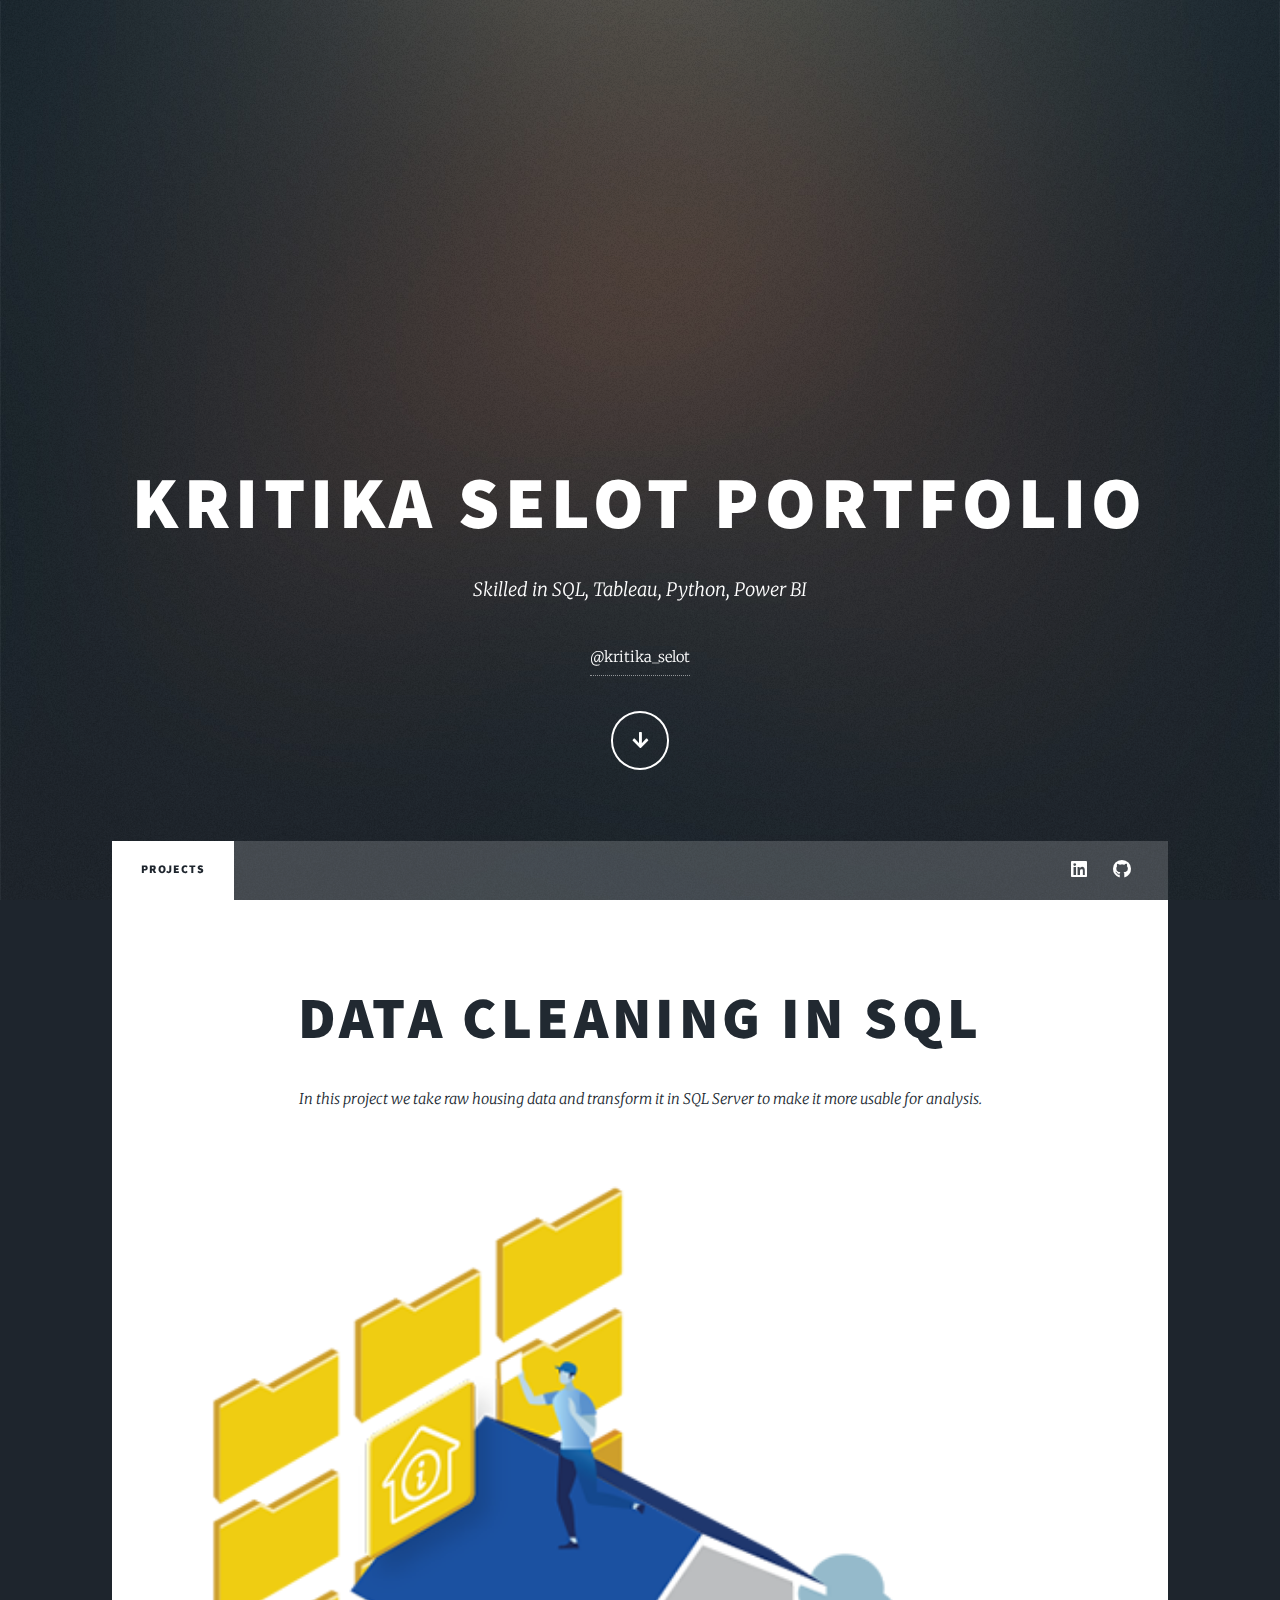
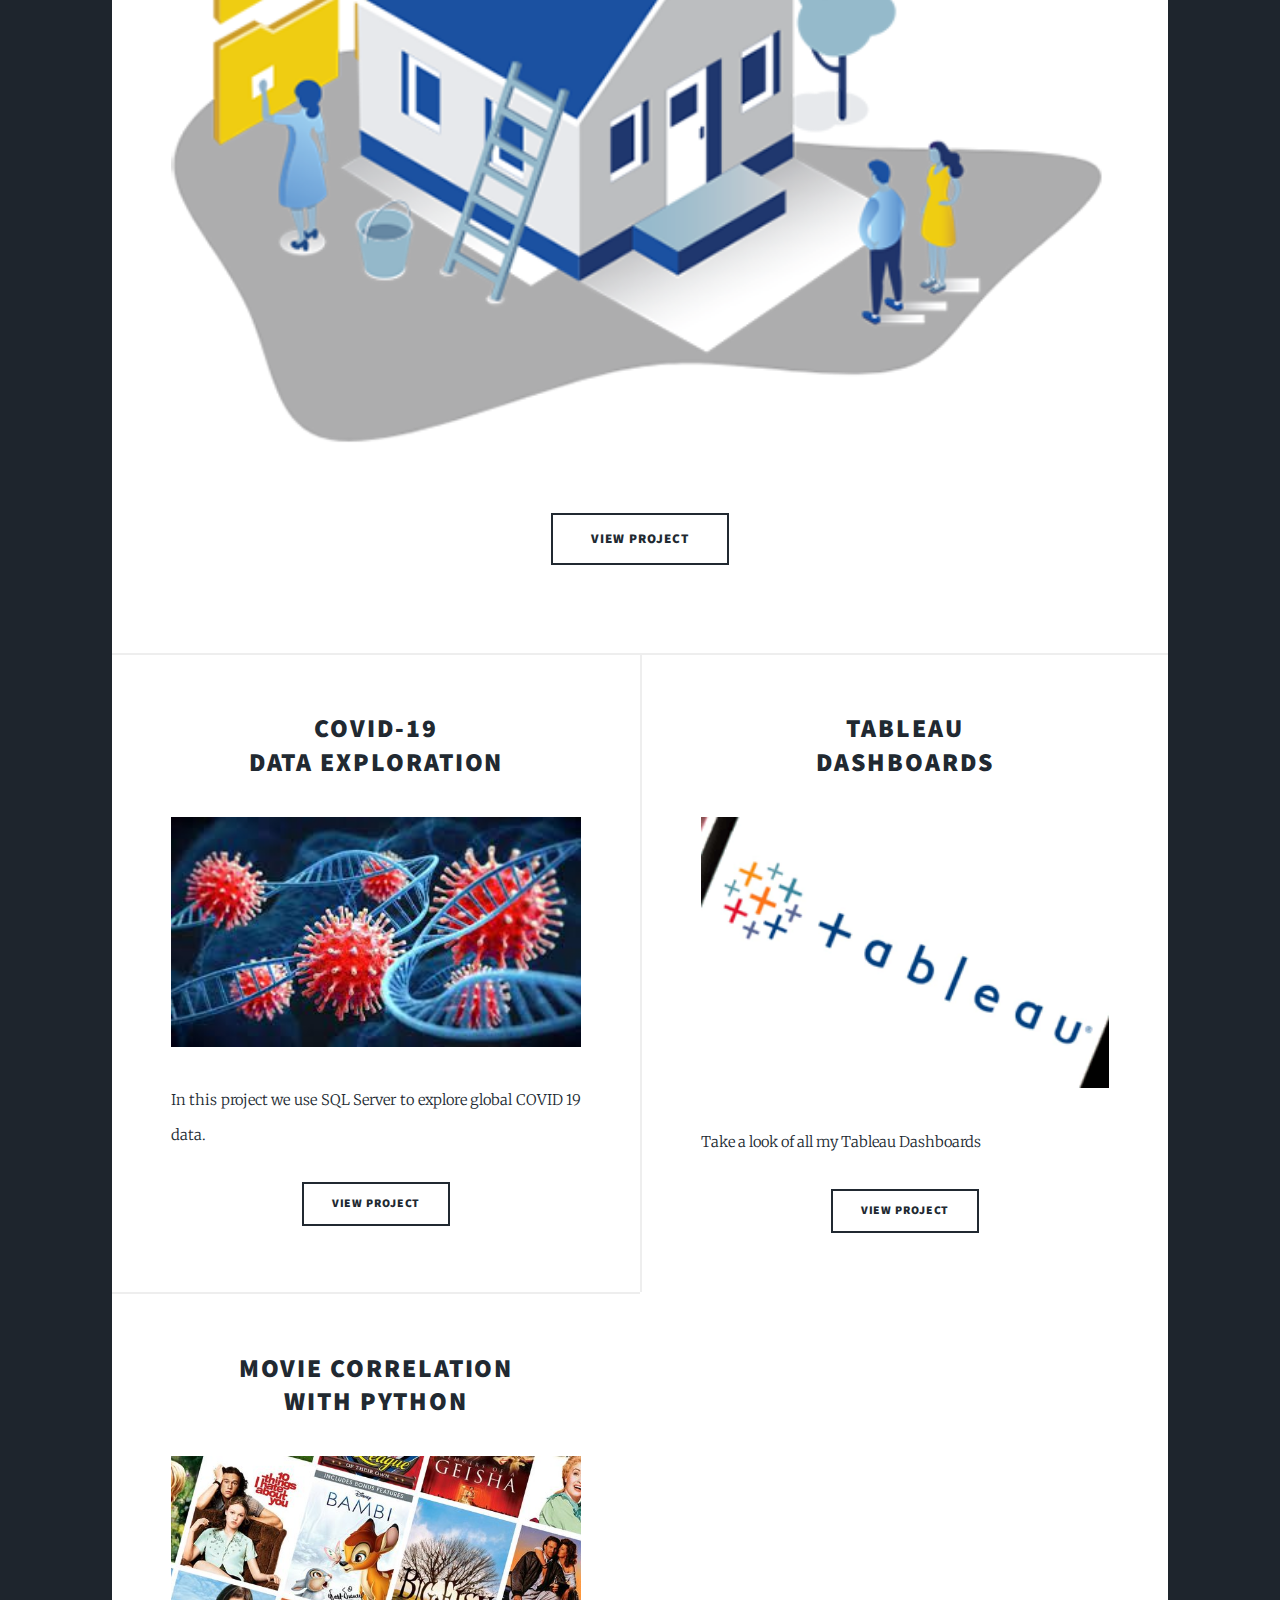
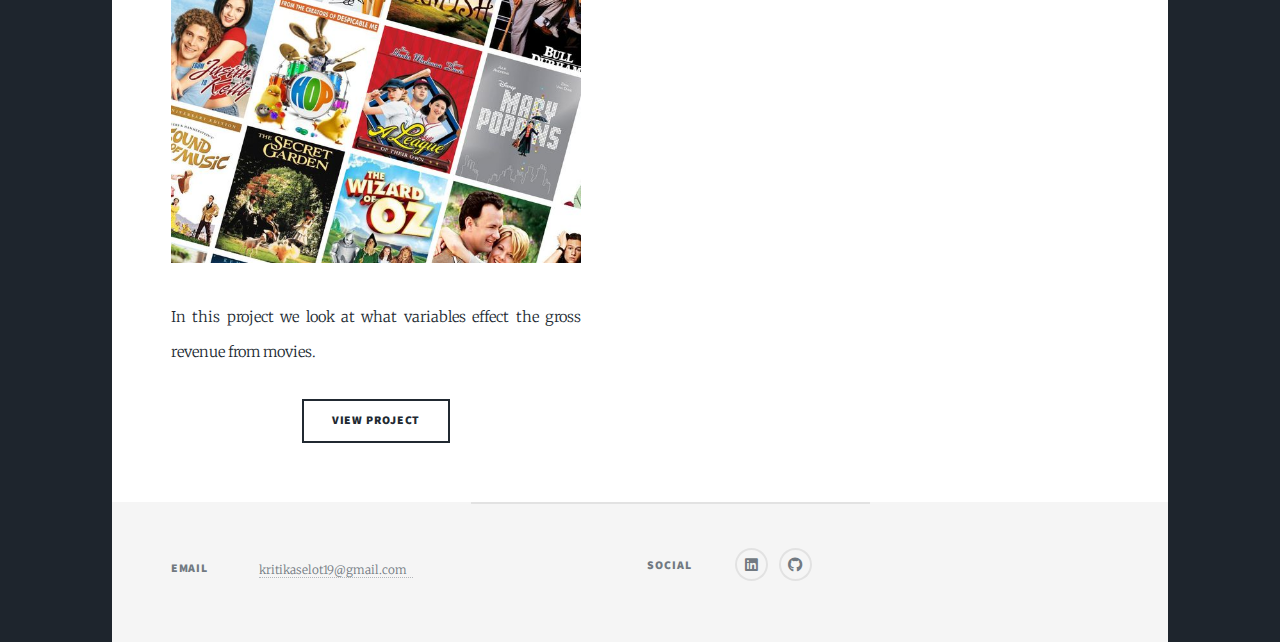
==== index.html @ 0a311130 "Add files via upload" ====
<!DOCTYPE HTML>
<!--
	Massively by HTML5 UP
	html5up.net | @ajlkn
	Free for personal and commercial use under the CCA 3.0 license (html5up.net/license)
-->
<html>
	<head>
		<title>Kritika Selot Portfolio</title>
		<meta charset="utf-8" />
		<meta name="viewport" content="width=device-width, initial-scale=1, user-scalable=no" />
		<link rel="stylesheet" href="assets/css/main.css" />
		<noscript><link rel="stylesheet" href="assets/css/noscript.css" /></noscript>
	</head>
	<body class="is-preload">

		<!-- Wrapper -->
			<div id="wrapper" class="fade-in">

				<!-- Intro -->
					<div id="intro">
						<h1>Kritika Selot Portfolio<br />
						</h1>
						<p>Skilled in SQL, Tableau, Python, Power BI </p>
						<a href="https://www.linkedin.com/in/kritika-selot-642937121/">@kritika_selot</a><br />
						
						<ul class="actions">
							<li><a href="#header" class="button icon solid solo fa-arrow-down scrolly">Continue</a></li>
						</ul>
					</div>

				<!-- Header -->
					<header id="header">
						<a href="index.html" class="logo">Kritika's Portfolio</a>
					</header>

				<!-- Nav -->
					<nav id="nav">
						<ul class="links">
							<li class="active"><a href="index.html">PROJECTS</a></li>
							<!-- <li><a href="generic.html">Generic Page</a></li>
							<li><a href="elements.html">Elements Reference</a></li> -->
						</ul>
						<ul class="icons">
							<li><a href="https://www.linkedin.com/in/kritika-selot-642937121/" class="icon brands fa-linkedin"><span class="label">linkedin</span></a></li>
							<li><a href="https://github.com/Kritika-19" class="icon brands fa-github"><span class="label">GitHub</span></a></li>
						</ul>
					</nav>

				<!-- Main -->
					<div id="main">

						<!-- Featured Post -->
							<article class="post featured">
								<header class="major">
						
									<h2><a href="https://github.com/Kritika-19/PortfolioProjects/blob/main/DataCleaningInSQL.sql">DATA CLEANING IN SQL<br /></a></h2>
									<p>In this project we take raw housing data and transform
										it in SQL Server to make it more usable for analysis.</p>
								</header>
								<a href="https://github.com/Kritika-19/PortfolioProjects/blob/main/DataCleaningInSQL.sql" class="image main"><img src="images/img1.png" alt="" /></a>
								<ul class="actions special">
									<li><a href="https://github.com/Kritika-19/PortfolioProjects/blob/main/DataCleaningInSQL.sql" class="button large">VIEW PROJECT</a></li>
								</ul>
							</article>

						<!-- Posts -->
							<section class="posts">
								<article>
									<header>
										<h2><a href="https://github.com/Kritika-19/PortfolioProjects/blob/main/CovidAnalysisPortfolioProject.sql">COVID-19<br />
										DATA EXPLORATION</a></h2>
									</header>
									<a href="https://github.com/Kritika-19/PortfolioProjects/blob/main/CovidAnalysisPortfolioProject.sql" class="image fit"><img src="images/img2.jpeg" alt="" /></a>
									<p>In this project we use SQL Server to explore global COVID 19 data.</p>
									<ul class="actions special">
										<li><a href="https://github.com/Kritika-19/PortfolioProjects/blob/main/CovidAnalysisPortfolioProject.sql" class="button">VIEW PROJECT</a></li>
									</ul>
								</article>
								<article>
									<header>
										<h2><a href="https://public.tableau.com/app/profile/k.s2197/vizzes">TABLEAU<br />
										DASHBOARDS</a></h2>
									</header>
									<a href="https://public.tableau.com/app/profile/k.s2197/vizzes" class="image fit"><img src="images/img4.png" alt="" /></a>
									<p>Take a look of all my Tableau Dashboards</p>
									<ul class="actions special">
										<li><a href="https://public.tableau.com/app/profile/k.s2197/vizzes" class="button">VIEW PROJECT</a></li>
									</ul>
								</article>
								<article>
									<header>
										
										<h2><a href="https://github.com/Kritika-19/PortfolioProjects/blob/main/Movie%20Correlation%20Project.ipynb">MOVIE CORRELATION<br />
										WITH PYTHON</a></h2>
									</header>
									<a href="https://github.com/Kritika-19/PortfolioProjects/blob/main/Movie%20Correlation%20Project.ipynb" class="image fit"><img src="images/img3.jpg" alt="" /></a>
									<p>In this project we look at what variables effect the gross revenue from movies.</p>
									<ul class="actions special">
										<li><a href="https://github.com/Kritika-19/PortfolioProjects/blob/main/Movie%20Correlation%20Project.ipynb" class="button">VIEW PROJECT</a></li>
									</ul>
								</article>
								<!-- <article>
									<header>
										<span class="date">April 14, 2017</span>
										<h2><a href="#">Tempus sed<br />
										nulla imperdiet</a></h2>
									</header>
									<a href="#" class="image fit"><img src="images/pic05.jpg" alt="" /></a>
									<p>Donec eget ex magna. Interdum et malesuada fames ac ante ipsum primis in faucibus. Pellentesque venenatis dolor imperdiet dolor mattis sagittis magna etiam.</p>
									<ul class="actions special">
										<li><a href="#" class="button">Full Story</a></li>
									</ul>
								</article>
								<article>
									<header>
										<span class="date">April 11, 2017</span>
										<h2><a href="#">Odio magna<br />
										sed consectetur</a></h2>
									</header>
									<a href="#" class="image fit"><img src="images/pic06.jpg" alt="" /></a>
									<p>Donec eget ex magna. Interdum et malesuada fames ac ante ipsum primis in faucibus. Pellentesque venenatis dolor imperdiet dolor mattis sagittis magna etiam.</p>
									<ul class="actions special">
										<li><a href="#" class="button">Full Story</a></li>
									</ul>
								</article>
								<article>
									<header>
										<span class="date">April 7, 2017</span>
										<h2><a href="#">Augue lorem<br />
										primis vestibulum</a></h2>
									</header>
									<a href="#" class="image fit"><img src="images/pic07.jpg" alt="" /></a>
									<p>Donec eget ex magna. Interdum et malesuada fames ac ante ipsum primis in faucibus. Pellentesque venenatis dolor imperdiet dolor mattis sagittis magna etiam.</p>
									<ul class="actions special">
										<li><a href="#" class="button">Full Story</a></li>
									</ul>
								</article>
							</section> -->

						<!-- Footer -->
							<!-- <footer>
								<div class="pagination">
									<a href="#" class="previous">Prev</a>-->
									<!-- <a href="#" class="page active">1</a>
									<a href="#" class="page">2</a>
									<a href="#" class="page">3</a>
									<span class="extra">&hellip;</span>
									<a href="#" class="page">8</a>
									<a href="#" class="page">9</a>
									<a href="#" class="page">10</a>
									<a href="#" class="next">Next</a>
								</div>
							</footer>-->

					</div> 

				
				<!-- Footer -->
				<footer>
					<div id="footer">
					<section class="split contact">
						<section class="alt">
							<h3>Email</h3>
							<p><a href="#">kritikaselot19@gmail.com &nbsp;</a></p>
						</section>
						<section></section>
						<section>
							<h3>Social</h3>
							<p><ul class="icons alt">
								<li><a href="https://www.linkedin.com/in/kritika-selot-642937121/" class="icon brands alt fa-linkedin"><span class="label">linkedin</span></a></li>
								<li><a href="https://github.com/Kritika-19" class="icon brands alt fa-github"><span class="label">GitHub</span></a></li>
							</ul>
							</p>
						</section>
					</section>
					</div>
				</footer>


		</div>

		<!-- Scripts -->
			<script src="assets/js/jquery.min.js"></script>
			<script src="assets/js/jquery.scrollex.min.js"></script>
			<script src="assets/js/jquery.scrolly.min.js"></script>
			<script src="assets/js/browser.min.js"></script>
			<script src="assets/js/breakpoints.min.js"></script>
			<script src="assets/js/util.js"></script>
			<script src="assets/js/main.js"></script>

	</body>
</html>
---- assets/css/main.css ----
@import url(fontawesome-all.min.css);
@import url("https://fonts.googleapis.com/css?family=Merriweather:300,700,300italic,700italic|Source+Sans+Pro:900");

/*
	Massively by HTML5 UP
	html5up.net | @ajlkn
	Free for personal and commercial use under the CCA 3.0 license (html5up.net/license)
*/

html, body, div, span, applet, object,
iframe, h1, h2, h3, h4, h5, h6, p, blockquote,
pre, a, abbr, acronym, address, big, cite,
code, del, dfn, em, img, ins, kbd, q, s, samp,
small, strike, strong, sub, sup, tt, var, b,
u, i, center, dl, dt, dd, ol, ul, li, fieldset,
form, label, legend, table, caption, tbody,
tfoot, thead, tr, th, td, article, aside,
canvas, details, embed, figure, figcaption,
footer, header, hgroup, menu, nav, output, ruby,
section, summary, time, mark, audio, video {
	margin: 0;
	padding: 0;
	border: 0;
	font-size: 100%;
	font: inherit;
	vertical-align: baseline;}

article, aside, details, figcaption, figure,
footer, header, hgroup, menu, nav, section {
	display: block;}

body {
	line-height: 1;
}

ol, ul {
	list-style: none;
}

blockquote, q {
	quotes: none;
}

	blockquote:before, blockquote:after, q:before, q:after {
		content: '';
		content: none;
	}

table {
	border-collapse: collapse;
	border-spacing: 0;
}

body {
	-webkit-text-size-adjust: none;
}

mark {
	background-color: transparent;
	color: inherit;
}

input::-moz-focus-inner {
	border: 0;
	padding: 0;
}

input, select, textarea {
	-moz-appearance: none;
	-webkit-appearance: none;
	-ms-appearance: none;
	appearance: none;
}

/* Basic */

	@-ms-viewport {
		width: device-width;
	}

	body {
		-ms-overflow-style: scrollbar;
	}

	@media screen and (max-width: 480px) {

		html, body {
			min-width: 320px;
		}

	}

	html {
		box-sizing: border-box;
	}

	*, *:before, *:after {
		box-sizing: inherit;
	}

	body {
		background-color: #1e252d;
	}

		body.is-preload *, body.is-preload *:before, body.is-preload *:after {
			-moz-animation: none !important;
			-webkit-animation: none !important;
			-ms-animation: none !important;
			animation: none !important;
			-moz-transition: none !important;
			-webkit-transition: none !important;
			-ms-transition: none !important;
			transition: none !important;
		}

/* Type */

	html {
		font-size: 16pt;
	}

		@media screen and (max-width: 1680px) {

			html {
				font-size: 12pt;
			}

		}

		@media screen and (max-width: 1280px) {

			html {
				font-size: 11pt;
			}

		}

		@media screen and (max-width: 360px) {

			html {
				font-size: 10pt;
			}

		}

	body {
		color: #212931;
	}

	body, input, select, textarea {
		font-family: "Merriweather", Georgia, serif;
		font-weight: 300;
		font-size: 1rem;
		line-height: 2.375;
	}

	a {
		-moz-transition: color 0.2s ease-in-out, background-color 0.2s ease-in-out, border-color 0.2s ease-in-out, box-shadow 0.2s ease-in-out;
		-webkit-transition: color 0.2s ease-in-out, background-color 0.2s ease-in-out, border-color 0.2s ease-in-out, box-shadow 0.2s ease-in-out;
		-ms-transition: color 0.2s ease-in-out, background-color 0.2s ease-in-out, border-color 0.2s ease-in-out, box-shadow 0.2s ease-in-out;
		transition: color 0.2s ease-in-out, background-color 0.2s ease-in-out, border-color 0.2s ease-in-out, box-shadow 0.2s ease-in-out;
		border-bottom: dotted 1px;
		text-decoration: none;
	}

		a:hover {
			border-bottom-color: transparent;
		}

	strong, b {
		font-weight: 600;
	}

	em, i {
		font-style: italic;
	}

	p {
		text-align: justify;
		margin: 0 0 2rem 0;
	}

	h1, h2, h3, h4, h5, h6 {
		font-family: "Source Sans Pro", Helvetica, sans-serif;
		font-weight: 900;
		line-height: 1.5;
		letter-spacing: 0.075em;
		text-transform: uppercase;
		margin: 0 0 1rem 0;
	}

		h1 a, h2 a, h3 a, h4 a, h5 a, h6 a {
			border-bottom: 0;
			color: inherit;
			text-decoration: none;
		}

	h1 {
		font-size: 4rem;
		line-height: 1.1;
		margin: 0 0 2rem 0;
	}

	h2 {
		font-size: 1.75rem;
		line-height: 1.3;
		margin: 0 0 1.5rem 0;
	}

	h3 {
		font-size: 1.25rem;
		margin: 0 0 1.5rem 0;
	}

	h4 {
		font-size: 1rem;
	}

	h5 {
		font-size: 0.9rem;
	}

	h6 {
		font-size: 0.8rem;
	}

	sub {
		font-size: 0.8rem;
		position: relative;
		top: 0.5rem;
	}

	sup {
		font-size: 0.8rem;
		position: relative;
		top: -0.5rem;
	}

	blockquote {
		border-left: solid 4px;
		font-style: italic;
		margin: 0 0 2rem 0;
		padding: 0.5rem 0 0.5rem 2rem;
	}

	code {
		border: solid 2px;
		font-family: "Courier New", monospace;
		font-size: 0.9rem;
		margin: 0 0.25rem;
		padding: 0.25rem 0.65rem;
	}

	pre {
		-webkit-overflow-scrolling: touch;
		font-family: "Courier New", monospace;
		font-size: 0.9rem;
		margin: 0 0 2rem 0;
	}

		pre code {
			display: block;
			line-height: 1.75;
			padding: 1rem 1.5rem;
			overflow-x: auto;
		}

	hr {
		border: 0;
		border-bottom: solid 2px;
		margin: 3rem 0;
	}

		hr.major {
			margin: 5rem 0;
		}

	.align-left {
		text-align: left;
	}

	.align-center {
		text-align: center;
	}

	.align-right {
		text-align: right;
	}

	input, select, textarea {
		color: #212931;
	}

	a {
		color: #212931;
		border-bottom-color: rgba(33, 41, 49, 0.5);
	}

		a:hover {
			border-bottom-color: transparent;
			color: #18bfef !important;
		}

	strong, b {
		color: #212931;
	}

	h1, h2, h3, h4, h5, h6 {
		color: #212931;
	}

	blockquote {
		border-left-color: #eeeeee;
	}

	code {
		background: rgba(220, 220, 220, 0.25);
		border-color: #eeeeee;
	}

	hr {
		border-bottom-color: #eeeeee;
	}

/* Row */

	.row {
		display: flex;
		flex-wrap: wrap;
		box-sizing: border-box;
		align-items: stretch;
	}

		.row > * {
			box-sizing: border-box;
		}

		.row.gtr-uniform > * > :last-child {
			margin-bottom: 0;
		}

		.row.aln-left {
			justify-content: flex-start;
		}

		.row.aln-center {
			justify-content: center;
		}

		.row.aln-right {
			justify-content: flex-end;
		}

		.row.aln-top {
			align-items: flex-start;
		}

		.row.aln-middle {
			align-items: center;
		}

		.row.aln-bottom {
			align-items: flex-end;
		}

		.row > .imp {
			order: -1;
		}

		.row > .col-1 {
			width: 8.33333%;
		}

		.row > .off-1 {
			margin-left: 8.33333%;
		}

		.row > .col-2 {
			width: 16.66667%;
		}

		.row > .off-2 {
			margin-left: 16.66667%;
		}

		.row > .col-3 {
			width: 25%;
		}

		.row > .off-3 {
			margin-left: 25%;
		}

		.row > .col-4 {
			width: 33.33333%;
		}

		.row > .off-4 {
			margin-left: 33.33333%;
		}

		.row > .col-5 {
			width: 41.66667%;
		}

		.row > .off-5 {
			margin-left: 41.66667%;
		}

		.row > .col-6 {
			width: 50%;
		}

		.row > .off-6 {
			margin-left: 50%;
		}

		.row > .col-7 {
			width: 58.33333%;
		}

		.row > .off-7 {
			margin-left: 58.33333%;
		}

		.row > .col-8 {
			width: 66.66667%;
		}

		.row > .off-8 {
			margin-left: 66.66667%;
		}

		.row > .col-9 {
			width: 75%;
		}

		.row > .off-9 {
			margin-left: 75%;
		}

		.row > .col-10 {
			width: 83.33333%;
		}

		.row > .off-10 {
			margin-left: 83.33333%;
		}

		.row > .col-11 {
			width: 91.66667%;
		}

		.row > .off-11 {
			margin-left: 91.66667%;
		}

		.row > .col-12 {
			width: 100%;
		}

		.row > .off-12 {
			margin-left: 100%;
		}

		.row.gtr-0 {
			margin-top: 0;
			margin-left: 0rem;
		}

			.row.gtr-0 > * {
				padding: 0 0 0 0rem;
			}

			.row.gtr-0.gtr-uniform {
				margin-top: 0rem;
			}

				.row.gtr-0.gtr-uniform > * {
					padding-top: 0rem;
				}

		.row.gtr-25 {
			margin-top: 0;
			margin-left: -0.375rem;
		}

			.row.gtr-25 > * {
				padding: 0 0 0 0.375rem;
			}

			.row.gtr-25.gtr-uniform {
				margin-top: -0.375rem;
			}

				.row.gtr-25.gtr-uniform > * {
					padding-top: 0.375rem;
				}

		.row.gtr-50 {
			margin-top: 0;
			margin-left: -0.75rem;
		}

			.row.gtr-50 > * {
				padding: 0 0 0 0.75rem;
			}

			.row.gtr-50.gtr-uniform {
				margin-top: -0.75rem;
			}

				.row.gtr-50.gtr-uniform > * {
					padding-top: 0.75rem;
				}

		.row {
			margin-top: 0;
			margin-left: -1.5rem;
		}

			.row > * {
				padding: 0 0 0 1.5rem;
			}

			.row.gtr-uniform {
				margin-top: -1.5rem;
			}

				.row.gtr-uniform > * {
					padding-top: 1.5rem;
				}

		.row.gtr-150 {
			margin-top: 0;
			margin-left: -2.25rem;
		}

			.row.gtr-150 > * {
				padding: 0 0 0 2.25rem;
			}

			.row.gtr-150.gtr-uniform {
				margin-top: -2.25rem;
			}

				.row.gtr-150.gtr-uniform > * {
					padding-top: 2.25rem;
				}

		.row.gtr-200 {
			margin-top: 0;
			margin-left: -3rem;
		}

			.row.gtr-200 > * {
				padding: 0 0 0 3rem;
			}

			.row.gtr-200.gtr-uniform {
				margin-top: -3rem;
			}

				.row.gtr-200.gtr-uniform > * {
					padding-top: 3rem;
				}

		@media screen and (max-width: 1680px) {

			.row {
				display: flex;
				flex-wrap: wrap;
				box-sizing: border-box;
				align-items: stretch;
			}

				.row > * {
					box-sizing: border-box;
				}

				.row.gtr-uniform > * > :last-child {
					margin-bottom: 0;
				}

				.row.aln-left {
					justify-content: flex-start;
				}

				.row.aln-center {
					justify-content: center;
				}

				.row.aln-right {
					justify-content: flex-end;
				}

				.row.aln-top {
					align-items: flex-start;
				}

				.row.aln-middle {
					align-items: center;
				}

				.row.aln-bottom {
					align-items: flex-end;
				}

				.row > .imp-xlarge {
					order: -1;
				}

				.row > .col-1-xlarge {
					width: 8.33333%;
				}

				.row > .off-1-xlarge {
					margin-left: 8.33333%;
				}

				.row > .col-2-xlarge {
					width: 16.66667%;
				}

				.row > .off-2-xlarge {
					margin-left: 16.66667%;
				}

				.row > .col-3-xlarge {
					width: 25%;
				}

				.row > .off-3-xlarge {
					margin-left: 25%;
				}

				.row > .col-4-xlarge {
					width: 33.33333%;
				}

				.row > .off-4-xlarge {
					margin-left: 33.33333%;
				}

				.row > .col-5-xlarge {
					width: 41.66667%;
				}

				.row > .off-5-xlarge {
					margin-left: 41.66667%;
				}

				.row > .col-6-xlarge {
					width: 50%;
				}

				.row > .off-6-xlarge {
					margin-left: 50%;
				}

				.row > .col-7-xlarge {
					width: 58.33333%;
				}

				.row > .off-7-xlarge {
					margin-left: 58.33333%;
				}

				.row > .col-8-xlarge {
					width: 66.66667%;
				}

				.row > .off-8-xlarge {
					margin-left: 66.66667%;
				}

				.row > .col-9-xlarge {
					width: 75%;
				}

				.row > .off-9-xlarge {
					margin-left: 75%;
				}

				.row > .col-10-xlarge {
					width: 83.33333%;
				}

				.row > .off-10-xlarge {
					margin-left: 83.33333%;
				}

				.row > .col-11-xlarge {
					width: 91.66667%;
				}

				.row > .off-11-xlarge {
					margin-left: 91.66667%;
				}

				.row > .col-12-xlarge {
					width: 100%;
				}

				.row > .off-12-xlarge {
					margin-left: 100%;
				}

				.row.gtr-0 {
					margin-top: 0;
					margin-left: 0rem;
				}

					.row.gtr-0 > * {
						padding: 0 0 0 0rem;
					}

					.row.gtr-0.gtr-uniform {
						margin-top: 0rem;
					}

						.row.gtr-0.gtr-uniform > * {
							padding-top: 0rem;
						}

				.row.gtr-25 {
					margin-top: 0;
					margin-left: -0.375rem;
				}

					.row.gtr-25 > * {
						padding: 0 0 0 0.375rem;
					}

					.row.gtr-25.gtr-uniform {
						margin-top: -0.375rem;
					}

						.row.gtr-25.gtr-uniform > * {
							padding-top: 0.375rem;
						}

				.row.gtr-50 {
					margin-top: 0;
					margin-left: -0.75rem;
				}

					.row.gtr-50 > * {
						padding: 0 0 0 0.75rem;
					}

					.row.gtr-50.gtr-uniform {
						margin-top: -0.75rem;
					}

						.row.gtr-50.gtr-uniform > * {
							padding-top: 0.75rem;
						}

				.row {
					margin-top: 0;
					margin-left: -1.5rem;
				}

					.row > * {
						padding: 0 0 0 1.5rem;
					}

					.row.gtr-uniform {
						margin-top: -1.5rem;
					}

						.row.gtr-uniform > * {
							padding-top: 1.5rem;
						}

				.row.gtr-150 {
					margin-top: 0;
					margin-left: -2.25rem;
				}

					.row.gtr-150 > * {
						padding: 0 0 0 2.25rem;
					}

					.row.gtr-150.gtr-uniform {
						margin-top: -2.25rem;
					}

						.row.gtr-150.gtr-uniform > * {
							padding-top: 2.25rem;
						}

				.row.gtr-200 {
					margin-top: 0;
					margin-left: -3rem;
				}

					.row.gtr-200 > * {
						padding: 0 0 0 3rem;
					}

					.row.gtr-200.gtr-uniform {
						margin-top: -3rem;
					}

						.row.gtr-200.gtr-uniform > * {
							padding-top: 3rem;
						}

		}

		@media screen and (max-width: 1280px) {

			.row {
				display: flex;
				flex-wrap: wrap;
				box-sizing: border-box;
				align-items: stretch;
			}

				.row > * {
					box-sizing: border-box;
				}

				.row.gtr-uniform > * > :last-child {
					margin-bottom: 0;
				}

				.row.aln-left {
					justify-content: flex-start;
				}

				.row.aln-center {
					justify-content: center;
				}

				.row.aln-right {
					justify-content: flex-end;
				}

				.row.aln-top {
					align-items: flex-start;
				}

				.row.aln-middle {
					align-items: center;
				}

				.row.aln-bottom {
					align-items: flex-end;
				}

				.row > .imp-large {
					order: -1;
				}

				.row > .col-1-large {
					width: 8.33333%;
				}

				.row > .off-1-large {
					margin-left: 8.33333%;
				}

				.row > .col-2-large {
					width: 16.66667%;
				}

				.row > .off-2-large {
					margin-left: 16.66667%;
				}

				.row > .col-3-large {
					width: 25%;
				}

				.row > .off-3-large {
					margin-left: 25%;
				}

				.row > .col-4-large {
					width: 33.33333%;
				}

				.row > .off-4-large {
					margin-left: 33.33333%;
				}

				.row > .col-5-large {
					width: 41.66667%;
				}

				.row > .off-5-large {
					margin-left: 41.66667%;
				}

				.row > .col-6-large {
					width: 50%;
				}

				.row > .off-6-large {
					margin-left: 50%;
				}

				.row > .col-7-large {
					width: 58.33333%;
				}

				.row > .off-7-large {
					margin-left: 58.33333%;
				}

				.row > .col-8-large {
					width: 66.66667%;
				}

				.row > .off-8-large {
					margin-left: 66.66667%;
				}

				.row > .col-9-large {
					width: 75%;
				}

				.row > .off-9-large {
					margin-left: 75%;
				}

				.row > .col-10-large {
					width: 83.33333%;
				}

				.row > .off-10-large {
					margin-left: 83.33333%;
				}

				.row > .col-11-large {
					width: 91.66667%;
				}

				.row > .off-11-large {
					margin-left: 91.66667%;
				}

				.row > .col-12-large {
					width: 100%;
				}

				.row > .off-12-large {
					margin-left: 100%;
				}

				.row.gtr-0 {
					margin-top: 0;
					margin-left: 0rem;
				}

					.row.gtr-0 > * {
						padding: 0 0 0 0rem;
					}

					.row.gtr-0.gtr-uniform {
						margin-top: 0rem;
					}

						.row.gtr-0.gtr-uniform > * {
							padding-top: 0rem;
						}

				.row.gtr-25 {
					margin-top: 0;
					margin-left: -0.375rem;
				}

					.row.gtr-25 > * {
						padding: 0 0 0 0.375rem;
					}

					.row.gtr-25.gtr-uniform {
						margin-top: -0.375rem;
					}

						.row.gtr-25.gtr-uniform > * {
							padding-top: 0.375rem;
						}

				.row.gtr-50 {
					margin-top: 0;
					margin-left: -0.75rem;
				}

					.row.gtr-50 > * {
						padding: 0 0 0 0.75rem;
					}

					.row.gtr-50.gtr-uniform {
						margin-top: -0.75rem;
					}

						.row.gtr-50.gtr-uniform > * {
							padding-top: 0.75rem;
						}

				.row {
					margin-top: 0;
					margin-left: -1.5rem;
				}

					.row > * {
						padding: 0 0 0 1.5rem;
					}

					.row.gtr-uniform {
						margin-top: -1.5rem;
					}

						.row.gtr-uniform > * {
							padding-top: 1.5rem;
						}

				.row.gtr-150 {
					margin-top: 0;
					margin-left: -2.25rem;
				}

					.row.gtr-150 > * {
						padding: 0 0 0 2.25rem;
					}

					.row.gtr-150.gtr-uniform {
						margin-top: -2.25rem;
					}

						.row.gtr-150.gtr-uniform > * {
							padding-top: 2.25rem;
						}

				.row.gtr-200 {
					margin-top: 0;
					margin-left: -3rem;
				}

					.row.gtr-200 > * {
						padding: 0 0 0 3rem;
					}

					.row.gtr-200.gtr-uniform {
						margin-top: -3rem;
					}

						.row.gtr-200.gtr-uniform > * {
							padding-top: 3rem;
						}

		}

		@media screen and (max-width: 980px) {

			.row {
				display: flex;
				flex-wrap: wrap;
				box-sizing: border-box;
				align-items: stretch;
			}

				.row > * {
					box-sizing: border-box;
				}

				.row.gtr-uniform > * > :last-child {
					margin-bottom: 0;
				}

				.row.aln-left {
					justify-content: flex-start;
				}

				.row.aln-center {
					justify-content: center;
				}

				.row.aln-right {
					justify-content: flex-end;
				}

				.row.aln-top {
					align-items: flex-start;
				}

				.row.aln-middle {
					align-items: center;
				}

				.row.aln-bottom {
					align-items: flex-end;
				}

				.row > .imp-medium {
					order: -1;
				}

				.row > .col-1-medium {
					width: 8.33333%;
				}

				.row > .off-1-medium {
					margin-left: 8.33333%;
				}

				.row > .col-2-medium {
					width: 16.66667%;
				}

				.row > .off-2-medium {
					margin-left: 16.66667%;
				}

				.row > .col-3-medium {
					width: 25%;
				}

				.row > .off-3-medium {
					margin-left: 25%;
				}

				.row > .col-4-medium {
					width: 33.33333%;
				}

				.row > .off-4-medium {
					margin-left: 33.33333%;
				}

				.row > .col-5-medium {
					width: 41.66667%;
				}

				.row > .off-5-medium {
					margin-left: 41.66667%;
				}

				.row > .col-6-medium {
					width: 50%;
				}

				.row > .off-6-medium {
					margin-left: 50%;
				}

				.row > .col-7-medium {
					width: 58.33333%;
				}

				.row > .off-7-medium {
					margin-left: 58.33333%;
				}

				.row > .col-8-medium {
					width: 66.66667%;
				}

				.row > .off-8-medium {
					margin-left: 66.66667%;
				}

				.row > .col-9-medium {
					width: 75%;
				}

				.row > .off-9-medium {
					margin-left: 75%;
				}

				.row > .col-10-medium {
					width: 83.33333%;
				}

				.row > .off-10-medium {
					margin-left: 83.33333%;
				}

				.row > .col-11-medium {
					width: 91.66667%;
				}

				.row > .off-11-medium {
					margin-left: 91.66667%;
				}

				.row > .col-12-medium {
					width: 100%;
				}

				.row > .off-12-medium {
					margin-left: 100%;
				}

				.row.gtr-0 {
					margin-top: 0;
					margin-left: 0rem;
				}

					.row.gtr-0 > * {
						padding: 0 0 0 0rem;
					}

					.row.gtr-0.gtr-uniform {
						margin-top: 0rem;
					}

						.row.gtr-0.gtr-uniform > * {
							padding-top: 0rem;
						}

				.row.gtr-25 {
					margin-top: 0;
					margin-left: -0.375rem;
				}

					.row.gtr-25 > * {
						padding: 0 0 0 0.375rem;
					}

					.row.gtr-25.gtr-uniform {
						margin-top: -0.375rem;
					}

						.row.gtr-25.gtr-uniform > * {
							padding-top: 0.375rem;
						}

				.row.gtr-50 {
					margin-top: 0;
					margin-left: -0.75rem;
				}

					.row.gtr-50 > * {
						padding: 0 0 0 0.75rem;
					}

					.row.gtr-50.gtr-uniform {
						margin-top: -0.75rem;
					}

						.row.gtr-50.gtr-uniform > * {
							padding-top: 0.75rem;
						}

				.row {
					margin-top: 0;
					margin-left: -1.5rem;
				}

					.row > * {
						padding: 0 0 0 1.5rem;
					}

					.row.gtr-uniform {
						margin-top: -1.5rem;
					}

						.row.gtr-uniform > * {
							padding-top: 1.5rem;
						}

				.row.gtr-150 {
					margin-top: 0;
					margin-left: -2.25rem;
				}

					.row.gtr-150 > * {
						padding: 0 0 0 2.25rem;
					}

					.row.gtr-150.gtr-uniform {
						margin-top: -2.25rem;
					}

						.row.gtr-150.gtr-uniform > * {
							padding-top: 2.25rem;
						}

				.row.gtr-200 {
					margin-top: 0;
					margin-left: -3rem;
				}

					.row.gtr-200 > * {
						padding: 0 0 0 3rem;
					}

					.row.gtr-200.gtr-uniform {
						margin-top: -3rem;
					}

						.row.gtr-200.gtr-uniform > * {
							padding-top: 3rem;
						}

		}

		@media screen and (max-width: 736px) {

			.row {
				display: flex;
				flex-wrap: wrap;
				box-sizing: border-box;
				align-items: stretch;
			}

				.row > * {
					box-sizing: border-box;
				}

				.row.gtr-uniform > * > :last-child {
					margin-bottom: 0;
				}

				.row.aln-left {
					justify-content: flex-start;
				}

				.row.aln-center {
					justify-content: center;
				}

				.row.aln-right {
					justify-content: flex-end;
				}

				.row.aln-top {
					align-items: flex-start;
				}

				.row.aln-middle {
					align-items: center;
				}

				.row.aln-bottom {
					align-items: flex-end;
				}

				.row > .imp-small {
					order: -1;
				}

				.row > .col-1-small {
					width: 8.33333%;
				}

				.row > .off-1-small {
					margin-left: 8.33333%;
				}

				.row > .col-2-small {
					width: 16.66667%;
				}

				.row > .off-2-small {
					margin-left: 16.66667%;
				}

				.row > .col-3-small {
					width: 25%;
				}

				.row > .off-3-small {
					margin-left: 25%;
				}

				.row > .col-4-small {
					width: 33.33333%;
				}

				.row > .off-4-small {
					margin-left: 33.33333%;
				}

				.row > .col-5-small {
					width: 41.66667%;
				}

				.row > .off-5-small {
					margin-left: 41.66667%;
				}

				.row > .col-6-small {
					width: 50%;
				}

				.row > .off-6-small {
					margin-left: 50%;
				}

				.row > .col-7-small {
					width: 58.33333%;
				}

				.row > .off-7-small {
					margin-left: 58.33333%;
				}

				.row > .col-8-small {
					width: 66.66667%;
				}

				.row > .off-8-small {
					margin-left: 66.66667%;
				}

				.row > .col-9-small {
					width: 75%;
				}

				.row > .off-9-small {
					margin-left: 75%;
				}

				.row > .col-10-small {
					width: 83.33333%;
				}

				.row > .off-10-small {
					margin-left: 83.33333%;
				}

				.row > .col-11-small {
					width: 91.66667%;
				}

				.row > .off-11-small {
					margin-left: 91.66667%;
				}

				.row > .col-12-small {
					width: 100%;
				}

				.row > .off-12-small {
					margin-left: 100%;
				}

				.row.gtr-0 {
					margin-top: 0;
					margin-left: 0rem;
				}

					.row.gtr-0 > * {
						padding: 0 0 0 0rem;
					}

					.row.gtr-0.gtr-uniform {
						margin-top: 0rem;
					}

						.row.gtr-0.gtr-uniform > * {
							padding-top: 0rem;
						}

				.row.gtr-25 {
					margin-top: 0;
					margin-left: -0.375rem;
				}

					.row.gtr-25 > * {
						padding: 0 0 0 0.375rem;
					}

					.row.gtr-25.gtr-uniform {
						margin-top: -0.375rem;
					}

						.row.gtr-25.gtr-uniform > * {
							padding-top: 0.375rem;
						}

				.row.gtr-50 {
					margin-top: 0;
					margin-left: -0.75rem;
				}

					.row.gtr-50 > * {
						padding: 0 0 0 0.75rem;
					}

					.row.gtr-50.gtr-uniform {
						margin-top: -0.75rem;
					}

						.row.gtr-50.gtr-uniform > * {
							padding-top: 0.75rem;
						}

				.row {
					margin-top: 0;
					margin-left: -1.5rem;
				}

					.row > * {
						padding: 0 0 0 1.5rem;
					}

					.row.gtr-uniform {
						margin-top: -1.5rem;
					}

						.row.gtr-uniform > * {
							padding-top: 1.5rem;
						}

				.row.gtr-150 {
					margin-top: 0;
					margin-left: -2.25rem;
				}

					.row.gtr-150 > * {
						padding: 0 0 0 2.25rem;
					}

					.row.gtr-150.gtr-uniform {
						margin-top: -2.25rem;
					}

						.row.gtr-150.gtr-uniform > * {
							padding-top: 2.25rem;
						}

				.row.gtr-200 {
					margin-top: 0;
					margin-left: -3rem;
				}

					.row.gtr-200 > * {
						padding: 0 0 0 3rem;
					}

					.row.gtr-200.gtr-uniform {
						margin-top: -3rem;
					}

						.row.gtr-200.gtr-uniform > * {
							padding-top: 3rem;
						}

		}

		@media screen and (max-width: 480px) {

			.row {
				display: flex;
				flex-wrap: wrap;
				box-sizing: border-box;
				align-items: stretch;
			}

				.row > * {
					box-sizing: border-box;
				}

				.row.gtr-uniform > * > :last-child {
					margin-bottom: 0;
				}

				.row.aln-left {
					justify-content: flex-start;
				}

				.row.aln-center {
					justify-content: center;
				}

				.row.aln-right {
					justify-content: flex-end;
				}

				.row.aln-top {
					align-items: flex-start;
				}

				.row.aln-middle {
					align-items: center;
				}

				.row.aln-bottom {
					align-items: flex-end;
				}

				.row > .imp-xsmall {
					order: -1;
				}

				.row > .col-1-xsmall {
					width: 8.33333%;
				}

				.row > .off-1-xsmall {
					margin-left: 8.33333%;
				}

				.row > .col-2-xsmall {
					width: 16.66667%;
				}

				.row > .off-2-xsmall {
					margin-left: 16.66667%;
				}

				.row > .col-3-xsmall {
					width: 25%;
				}

				.row > .off-3-xsmall {
					margin-left: 25%;
				}

				.row > .col-4-xsmall {
					width: 33.33333%;
				}

				.row > .off-4-xsmall {
					margin-left: 33.33333%;
				}

				.row > .col-5-xsmall {
					width: 41.66667%;
				}

				.row > .off-5-xsmall {
					margin-left: 41.66667%;
				}

				.row > .col-6-xsmall {
					width: 50%;
				}

				.row > .off-6-xsmall {
					margin-left: 50%;
				}

				.row > .col-7-xsmall {
					width: 58.33333%;
				}

				.row > .off-7-xsmall {
					margin-left: 58.33333%;
				}

				.row > .col-8-xsmall {
					width: 66.66667%;
				}

				.row > .off-8-xsmall {
					margin-left: 66.66667%;
				}

				.row > .col-9-xsmall {
					width: 75%;
				}

				.row > .off-9-xsmall {
					margin-left: 75%;
				}

				.row > .col-10-xsmall {
					width: 83.33333%;
				}

				.row > .off-10-xsmall {
					margin-left: 83.33333%;
				}

				.row > .col-11-xsmall {
					width: 91.66667%;
				}

				.row > .off-11-xsmall {
					margin-left: 91.66667%;
				}

				.row > .col-12-xsmall {
					width: 100%;
				}

				.row > .off-12-xsmall {
					margin-left: 100%;
				}

				.row.gtr-0 {
					margin-top: 0;
					margin-left: 0rem;
				}

					.row.gtr-0 > * {
						padding: 0 0 0 0rem;
					}

					.row.gtr-0.gtr-uniform {
						margin-top: 0rem;
					}

						.row.gtr-0.gtr-uniform > * {
							padding-top: 0rem;
						}

				.row.gtr-25 {
					margin-top: 0;
					margin-left: -0.375rem;
				}

					.row.gtr-25 > * {
						padding: 0 0 0 0.375rem;
					}

					.row.gtr-25.gtr-uniform {
						margin-top: -0.375rem;
					}

						.row.gtr-25.gtr-uniform > * {
							padding-top: 0.375rem;
						}

				.row.gtr-50 {
					margin-top: 0;
					margin-left: -0.75rem;
				}

					.row.gtr-50 > * {
						padding: 0 0 0 0.75rem;
					}

					.row.gtr-50.gtr-uniform {
						margin-top: -0.75rem;
					}

						.row.gtr-50.gtr-uniform > * {
							padding-top: 0.75rem;
						}

				.row {
					margin-top: 0;
					margin-left: -1.5rem;
				}

					.row > * {
						padding: 0 0 0 1.5rem;
					}

					.row.gtr-uniform {
						margin-top: -1.5rem;
					}

						.row.gtr-uniform > * {
							padding-top: 1.5rem;
						}

				.row.gtr-150 {
					margin-top: 0;
					margin-left: -2.25rem;
				}

					.row.gtr-150 > * {
						padding: 0 0 0 2.25rem;
					}

					.row.gtr-150.gtr-uniform {
						margin-top: -2.25rem;
					}

						.row.gtr-150.gtr-uniform > * {
							padding-top: 2.25rem;
						}

				.row.gtr-200 {
					margin-top: 0;
					margin-left: -3rem;
				}

					.row.gtr-200 > * {
						padding: 0 0 0 3rem;
					}

					.row.gtr-200.gtr-uniform {
						margin-top: -3rem;
					}

						.row.gtr-200.gtr-uniform > * {
							padding-top: 3rem;
						}

		}

		@media screen and (max-width: 360px) {

			.row {
				display: flex;
				flex-wrap: wrap;
				box-sizing: border-box;
				align-items: stretch;
			}

				.row > * {
					box-sizing: border-box;
				}

				.row.gtr-uniform > * > :last-child {
					margin-bottom: 0;
				}

				.row.aln-left {
					justify-content: flex-start;
				}

				.row.aln-center {
					justify-content: center;
				}

				.row.aln-right {
					justify-content: flex-end;
				}

				.row.aln-top {
					align-items: flex-start;
				}

				.row.aln-middle {
					align-items: center;
				}

				.row.aln-bottom {
					align-items: flex-end;
				}

				.row > .imp-xxsmall {
					order: -1;
				}

				.row > .col-1-xxsmall {
					width: 8.33333%;
				}

				.row > .off-1-xxsmall {
					margin-left: 8.33333%;
				}

				.row > .col-2-xxsmall {
					width: 16.66667%;
				}

				.row > .off-2-xxsmall {
					margin-left: 16.66667%;
				}

				.row > .col-3-xxsmall {
					width: 25%;
				}

				.row > .off-3-xxsmall {
					margin-left: 25%;
				}

				.row > .col-4-xxsmall {
					width: 33.33333%;
				}

				.row > .off-4-xxsmall {
					margin-left: 33.33333%;
				}

				.row > .col-5-xxsmall {
					width: 41.66667%;
				}

				.row > .off-5-xxsmall {
					margin-left: 41.66667%;
				}

				.row > .col-6-xxsmall {
					width: 50%;
				}

				.row > .off-6-xxsmall {
					margin-left: 50%;
				}

				.row > .col-7-xxsmall {
					width: 58.33333%;
				}

				.row > .off-7-xxsmall {
					margin-left: 58.33333%;
				}

				.row > .col-8-xxsmall {
					width: 66.66667%;
				}

				.row > .off-8-xxsmall {
					margin-left: 66.66667%;
				}

				.row > .col-9-xxsmall {
					width: 75%;
				}

				.row > .off-9-xxsmall {
					margin-left: 75%;
				}

				.row > .col-10-xxsmall {
					width: 83.33333%;
				}

				.row > .off-10-xxsmall {
					margin-left: 83.33333%;
				}

				.row > .col-11-xxsmall {
					width: 91.66667%;
				}

				.row > .off-11-xxsmall {
					margin-left: 91.66667%;
				}

				.row > .col-12-xxsmall {
					width: 100%;
				}

				.row > .off-12-xxsmall {
					margin-left: 100%;
				}

				.row.gtr-0 {
					margin-top: 0;
					margin-left: 0rem;
				}

					.row.gtr-0 > * {
						padding: 0 0 0 0rem;
					}

					.row.gtr-0.gtr-uniform {
						margin-top: 0rem;
					}

						.row.gtr-0.gtr-uniform > * {
							padding-top: 0rem;
						}

				.row.gtr-25 {
					margin-top: 0;
					margin-left: -0.375rem;
				}

					.row.gtr-25 > * {
						padding: 0 0 0 0.375rem;
					}

					.row.gtr-25.gtr-uniform {
						margin-top: -0.375rem;
					}

						.row.gtr-25.gtr-uniform > * {
							padding-top: 0.375rem;
						}

				.row.gtr-50 {
					margin-top: 0;
					margin-left: -0.75rem;
				}

					.row.gtr-50 > * {
						padding: 0 0 0 0.75rem;
					}

					.row.gtr-50.gtr-uniform {
						margin-top: -0.75rem;
					}

						.row.gtr-50.gtr-uniform > * {
							padding-top: 0.75rem;
						}

				.row {
					margin-top: 0;
					margin-left: -1.5rem;
				}

					.row > * {
						padding: 0 0 0 1.5rem;
					}

					.row.gtr-uniform {
						margin-top: -1.5rem;
					}

						.row.gtr-uniform > * {
							padding-top: 1.5rem;
						}

				.row.gtr-150 {
					margin-top: 0;
					margin-left: -2.25rem;
				}

					.row.gtr-150 > * {
						padding: 0 0 0 2.25rem;
					}

					.row.gtr-150.gtr-uniform {
						margin-top: -2.25rem;
					}

						.row.gtr-150.gtr-uniform > * {
							padding-top: 2.25rem;
						}

				.row.gtr-200 {
					margin-top: 0;
					margin-left: -3rem;
				}

					.row.gtr-200 > * {
						padding: 0 0 0 3rem;
					}

					.row.gtr-200.gtr-uniform {
						margin-top: -3rem;
					}

						.row.gtr-200.gtr-uniform > * {
							padding-top: 3rem;
						}

		}

/* Box */

	.box {
		border: solid 2px;
		margin-bottom: 2rem;
		padding: 1.5rem;
	}

		.box > :last-child,
		.box > :last-child > :last-child,
		.box > :last-child > :last-child > :last-child {
			margin-bottom: 0;
		}

		.box.alt {
			border: 0;
			border-radius: 0;
			padding: 0;
		}

	.box {
		border-color: #eeeeee;
	}

/* Button */

	input[type="submit"],
	input[type="reset"],
	input[type="button"],
	button,
	.button {
		-moz-appearance: none;
		-webkit-appearance: none;
		-ms-appearance: none;
		appearance: none;
		-moz-transition: background-color 0.2s ease-in-out, box-shadow 0.2s ease-in-out, color 0.2s ease-in-out;
		-webkit-transition: background-color 0.2s ease-in-out, box-shadow 0.2s ease-in-out, color 0.2s ease-in-out;
		-ms-transition: background-color 0.2s ease-in-out, box-shadow 0.2s ease-in-out, color 0.2s ease-in-out;
		transition: background-color 0.2s ease-in-out, box-shadow 0.2s ease-in-out, color 0.2s ease-in-out;
		border: 0;
		border-radius: 0;
		cursor: pointer;
		display: inline-block;
		font-family: "Source Sans Pro", Helvetica, sans-serif;
		font-size: 0.8rem;
		font-weight: 900;
		letter-spacing: 0.075em;
		height: 3rem;
		line-height: 3rem;
		padding: 0 2rem;
		text-align: center;
		text-decoration: none;
		text-transform: uppercase;
		white-space: nowrap;
	}

		input[type="submit"].icon:before,
		input[type="reset"].icon:before,
		input[type="button"].icon:before,
		button.icon:before,
		.button.icon:before {
			margin-right: 0.5rem;
		}

		input[type="submit"].icon.solo,
		input[type="reset"].icon.solo,
		input[type="button"].icon.solo,
		button.icon.solo,
		.button.icon.solo {
			position: relative;
			width: 4rem;
			height: 4rem;
			line-height: 4rem;
			border-radius: 4rem;
			text-indent: 4rem;
			overflow: hidden;
			padding: 0;
			white-space: nowrap;
		}

			input[type="submit"].icon.solo:before,
			input[type="reset"].icon.solo:before,
			input[type="button"].icon.solo:before,
			button.icon.solo:before,
			.button.icon.solo:before {
				position: absolute;
				display: block;
				top: 0;
				left: 0;
				width: inherit;
				height: inherit;
				line-height: inherit;
				font-size: 1.25rem;
				margin-right: 0;
				text-align: center;
				text-indent: 0;
			}

		input[type="submit"].fit,
		input[type="reset"].fit,
		input[type="button"].fit,
		button.fit,
		.button.fit {
			width: 100%;
		}

		input[type="submit"].small,
		input[type="reset"].small,
		input[type="button"].small,
		button.small,
		.button.small {
			font-size: 0.7rem;
			height: 2.5rem;
			line-height: 2.5rem;
			padding: 0 1.5rem;
		}

		input[type="submit"].large,
		input[type="reset"].large,
		input[type="button"].large,
		button.large,
		.button.large {
			font-size: 0.9rem;
			height: 3.5rem;
			line-height: 3.5rem;
			padding: 0 2.75rem;
		}

		@media screen and (max-width: 980px) {

			input[type="submit"],
			input[type="reset"],
			input[type="button"],
			button,
			.button {
				font-size: 0.9rem;
				height: 3.25rem;
				line-height: 3.25rem;
			}

				input[type="submit"].large,
				input[type="reset"].large,
				input[type="button"].large,
				button.large,
				.button.large {
					font-size: 1rem;
					height: 3.75rem;
					line-height: 3.75rem;
				}

		}

		input[type="submit"].disabled, input[type="submit"]:disabled,
		input[type="reset"].disabled,
		input[type="reset"]:disabled,
		input[type="button"].disabled,
		input[type="button"]:disabled,
		button.disabled,
		button:disabled,
		.button.disabled,
		.button:disabled {
			pointer-events: none;
			opacity: 0.25;
		}

	input[type="submit"],
	input[type="reset"],
	input[type="button"],
	button,
	.button {
		background-color: transparent;
		box-shadow: inset 0 0 0 2px #212931;
		color: #212931 !important;
	}

		input[type="submit"]:hover,
		input[type="reset"]:hover,
		input[type="button"]:hover,
		button:hover,
		.button:hover {
			box-shadow: inset 0 0 0 2px #18bfef;
			color: #18bfef !important;
		}

		input[type="submit"].primary,
		input[type="reset"].primary,
		input[type="button"].primary,
		button.primary,
		.button.primary {
			background-color: #212931;
			box-shadow: none;
			color: #ffffff !important;
		}

			input[type="submit"].primary:hover,
			input[type="reset"].primary:hover,
			input[type="button"].primary:hover,
			button.primary:hover,
			.button.primary:hover {
				background-color: #18bfef;
			}

/* Form */

	form {
		margin: 0 0 2rem 0;
	}

		form > :last-child {
			margin-bottom: 0;
		}

		form > .fields {
			display: -moz-flex;
			display: -webkit-flex;
			display: -ms-flex;
			display: flex;
			-moz-flex-wrap: wrap;
			-webkit-flex-wrap: wrap;
			-ms-flex-wrap: wrap;
			flex-wrap: wrap;
			width: calc(100% + 3rem);
			margin: -1.5rem 0 2rem -1.5rem;
		}

			form > .fields > .field {
				-moz-flex-grow: 0;
				-webkit-flex-grow: 0;
				-ms-flex-grow: 0;
				flex-grow: 0;
				-moz-flex-shrink: 0;
				-webkit-flex-shrink: 0;
				-ms-flex-shrink: 0;
				flex-shrink: 0;
				padding: 1.5rem 0 0 1.5rem;
				width: calc(100% - 1.5rem);
			}

				form > .fields > .field.half {
					width: calc(50% - 0.75rem);
				}

				form > .fields > .field.third {
					width: calc(100%/3 - 0.5rem);
				}

				form > .fields > .field.quarter {
					width: calc(25% - 0.375rem);
				}

		@media screen and (max-width: 480px) {

			form > .fields {
				width: calc(100% + 3rem);
				margin: -1.5rem 0 2rem -1.5rem;
			}

				form > .fields > .field {
					padding: 1.5rem 0 0 1.5rem;
					width: calc(100% - 1.5rem);
				}

					form > .fields > .field.half {
						width: calc(100% - 1.5rem);
					}

					form > .fields > .field.third {
						width: calc(100% - 1.5rem);
					}

					form > .fields > .field.quarter {
						width: calc(100% - 1.5rem);
					}

		}

	label {
		display: block;
		font-family: "Source Sans Pro", Helvetica, sans-serif;
		font-weight: 900;
		line-height: 1.5;
		letter-spacing: 0.075em;
		font-size: 0.8rem;
		text-transform: uppercase;
		margin: 0 0 0.75rem 0;
	}

		@media screen and (max-width: 980px) {

			label {
				font-size: 0.9rem;
			}

		}

	input[type="text"],
	input[type="password"],
	input[type="email"],
	select,
	textarea {
		-moz-appearance: none;
		-webkit-appearance: none;
		-ms-appearance: none;
		appearance: none;
		background: transparent;
		border-radius: 0;
		border: solid 2px;
		color: inherit;
		display: block;
		outline: 0;
		padding: 0 1rem;
		text-decoration: none;
		width: 100%;
	}

		input[type="text"]:invalid,
		input[type="password"]:invalid,
		input[type="email"]:invalid,
		select:invalid,
		textarea:invalid {
			box-shadow: none;
		}

	select {
		background-size: 1.25rem;
		background-repeat: no-repeat;
		background-position: calc(100% - 1rem) center;
		height: 3rem;
		padding-right: 3rem;
		text-overflow: ellipsis;
	}

		select:focus::-ms-value {
			background-color: transparent;
		}

		select::-ms-expand {
			display: none;
		}

	input[type="text"],
	input[type="password"],
	input[type="email"],
	select {
		height: 3rem;
	}

	textarea {
		padding: 0.75rem 1rem;
	}

	input[type="checkbox"],
	input[type="radio"] {
		-moz-appearance: none;
		-webkit-appearance: none;
		-ms-appearance: none;
		appearance: none;
		display: block;
		float: left;
		margin-right: -2rem;
		opacity: 0;
		width: 1rem;
		z-index: -1;
	}

		input[type="checkbox"] + label,
		input[type="radio"] + label {
			text-decoration: none;
			cursor: pointer;
			display: inline-block;
			font-size: 1rem;
			letter-spacing: 0;
			font-family: "Merriweather", Georgia, serif;
			text-transform: none;
			font-weight: 300;
			padding-left: 2.8rem;
			padding-right: 1rem;
			position: relative;
		}

			input[type="checkbox"] + label:before,
			input[type="radio"] + label:before {
				-moz-osx-font-smoothing: grayscale;
				-webkit-font-smoothing: antialiased;
				display: inline-block;
				font-style: normal;
				font-variant: normal;
				text-rendering: auto;
				line-height: 1;
				text-transform: none !important;
				font-family: 'Font Awesome 5 Free';
				font-weight: 900;
			}

			input[type="checkbox"] + label:before,
			input[type="radio"] + label:before {
				border-radius: 0;
				border: solid 2px;
				content: '';
				display: inline-block;
				font-size: 0.8rem;
				height: 1.8rem;
				left: 0;
				line-height: 1.65rem;
				position: absolute;
				text-align: center;
				top: -0.125rem;
				width: 1.8rem;
			}

		input[type="checkbox"]:checked + label:before,
		input[type="radio"]:checked + label:before {
			content: '\f00c';
		}

	input[type="checkbox"] + label:before {
		border-radius: 0;
	}

	input[type="radio"] + label:before {
		border-radius: 100%;
	}

	::-webkit-input-placeholder {
		opacity: 1.0;
	}

	:-moz-placeholder {
		opacity: 1.0;
	}

	::-moz-placeholder {
		opacity: 1.0;
	}

	:-ms-input-placeholder {
		opacity: 1.0;
	}

	label {
		color: #212931;
	}

	input[type="text"],
	input[type="password"],
	input[type="email"],
	select,
	textarea {
		border-color: #eeeeee;
	}

		input[type="text"]:focus,
		input[type="password"]:focus,
		input[type="email"]:focus,
		select:focus,
		textarea:focus {
			border-color: #18bfef;
		}

	select {
		background-image: url("data:image/svg+xml;charset=utf8,%3Csvg xmlns='http://www.w3.org/2000/svg' width='40' height='40' preserveAspectRatio='none' viewBox='0 0 40 40'%3E%3Cpath d='M9.4,12.3l10.4,10.4l10.4-10.4c0.2-0.2,0.5-0.4,0.9-0.4c0.3,0,0.6,0.1,0.9,0.4l3.3,3.3c0.2,0.2,0.4,0.5,0.4,0.9 c0,0.4-0.1,0.6-0.4,0.9L20.7,31.9c-0.2,0.2-0.5,0.4-0.9,0.4c-0.3,0-0.6-0.1-0.9-0.4L4.3,17.3c-0.2-0.2-0.4-0.5-0.4-0.9 c0-0.4,0.1-0.6,0.4-0.9l3.3-3.3c0.2-0.2,0.5-0.4,0.9-0.4S9.1,12.1,9.4,12.3z' fill='%23eeeeee' /%3E%3C/svg%3E");
	}

		select option {
			background-color: #ffffff;
			color: #212931;
		}

	.select-wrapper:before {
		color: #eeeeee;
	}

	input[type="checkbox"] + label,
	input[type="radio"] + label {
		color: #212931;
	}

		input[type="checkbox"] + label:before,
		input[type="radio"] + label:before {
			border-color: #eeeeee;
		}

	input[type="checkbox"]:checked + label:before,
	input[type="radio"]:checked + label:before {
		background-color: #212931;
		border-color: #212931;
		color: #ffffff;
	}

	input[type="checkbox"]:focus + label:before,
	input[type="radio"]:focus + label:before {
		border-color: #18bfef;
	}

	::-webkit-input-placeholder {
		color: #909498 !important;
	}

	:-moz-placeholder {
		color: #909498 !important;
	}

	::-moz-placeholder {
		color: #909498 !important;
	}

	:-ms-input-placeholder {
		color: #909498 !important;
	}

	.formerize-placeholder {
		color: #909498 !important;
	}

/* Icon */

	.icon {
		text-decoration: none;
		border-bottom: none;
		position: relative;
	}

		.icon:before {
			-moz-osx-font-smoothing: grayscale;
			-webkit-font-smoothing: antialiased;
			display: inline-block;
			font-style: normal;
			font-variant: normal;
			text-rendering: auto;
			line-height: 1;
			text-transform: none !important;
			font-family: 'Font Awesome 5 Free';
			font-weight: 400;
		}

		.icon > .label {
			display: none;
		}

		.icon:before {
			line-height: inherit;
		}

		.icon.solid:before {
			font-weight: 900;
		}

		.icon.brands:before {
			font-family: 'Font Awesome 5 Brands';
		}

/* Image */

	.image {
		border: 0;
		display: inline-block;
		position: relative;
	}

		.image img {
			display: block;
		}

		.image.left, .image.right {
			max-width: 40%;
		}

			.image.left img, .image.right img {
				width: 100%;
			}

		.image.left {
			float: left;
			margin: 0 2rem 2rem 0;
			top: 0.75rem;
		}

		.image.right {
			float: right;
			margin: 0 0 2rem 2rem;
			top: 0.75rem;
		}

		.image.fit {
			display: block;
			margin: 2.5rem 0;
			width: 100%;
		}

			.image.fit:first-child {
				margin-top: 0;
			}

			.image.fit img {
				width: 100%;
			}

		.image.main {
			display: block;
			margin: 4rem 0;
			width: 100%;
		}

			.image.main:first-child {
				margin-top: 0;
			}

			.image.main img {
				width: 100%;
			}

		@media screen and (max-width: 736px) {

			.image.fit {
				margin: 2rem 0;
			}

			.image.main {
				margin: 2rem 0;
			}

		}

	a.image {
		overflow: hidden;
	}

		a.image img {
			-moz-transition: -moz-transform 0.2s ease-out;
			-webkit-transition: -webkit-transform 0.2s ease-out;
			-ms-transition: -ms-transform 0.2s ease-out;
			transition: transform 0.2s ease-out;
		}

		a.image:hover img {
			-moz-transform: scale(1.05);
			-webkit-transform: scale(1.05);
			-ms-transform: scale(1.05);
			transform: scale(1.05);
		}

/* Actions */

	ul.actions {
		display: -moz-flex;
		display: -webkit-flex;
		display: -ms-flex;
		display: flex;
		cursor: default;
		list-style: none;
		margin-left: -1rem;
		padding-left: 0;
	}

		ul.actions li {
			padding: 0 0 0 1rem;
			vertical-align: middle;
		}

		ul.actions.special {
			-moz-justify-content: center;
			-webkit-justify-content: center;
			-ms-justify-content: center;
			justify-content: center;
			width: 100%;
			margin-left: 0;
		}

			ul.actions.special li:first-child {
				padding-left: 0;
			}

		ul.actions.stacked {
			-moz-flex-direction: column;
			-webkit-flex-direction: column;
			-ms-flex-direction: column;
			flex-direction: column;
			margin-left: 0;
		}

			ul.actions.stacked li {
				padding: 1.3rem 0 0 0;
			}

				ul.actions.stacked li:first-child {
					padding-top: 0;
				}

		ul.actions.fit {
			width: calc(100% + 1rem);
		}

			ul.actions.fit li {
				-moz-flex-grow: 1;
				-webkit-flex-grow: 1;
				-ms-flex-grow: 1;
				flex-grow: 1;
				-moz-flex-shrink: 1;
				-webkit-flex-shrink: 1;
				-ms-flex-shrink: 1;
				flex-shrink: 1;
				width: 100%;
			}

				ul.actions.fit li > * {
					width: 100%;
				}

			ul.actions.fit.stacked {
				width: 100%;
			}

		@media screen and (max-width: 480px) {

			ul.actions:not(.fixed) {
				-moz-flex-direction: column;
				-webkit-flex-direction: column;
				-ms-flex-direction: column;
				flex-direction: column;
				margin-left: 0;
				width: 100% !important;
			}

				ul.actions:not(.fixed) li {
					-moz-flex-grow: 1;
					-webkit-flex-grow: 1;
					-ms-flex-grow: 1;
					flex-grow: 1;
					-moz-flex-shrink: 1;
					-webkit-flex-shrink: 1;
					-ms-flex-shrink: 1;
					flex-shrink: 1;
					padding: 1rem 0 0 0;
					text-align: center;
					width: 100%;
				}

					ul.actions:not(.fixed) li > * {
						width: 100%;
					}

					ul.actions:not(.fixed) li:first-child {
						padding-top: 0;
					}

					ul.actions:not(.fixed) li input[type="submit"],
					ul.actions:not(.fixed) li input[type="reset"],
					ul.actions:not(.fixed) li input[type="button"],
					ul.actions:not(.fixed) li button,
					ul.actions:not(.fixed) li .button {
						width: 100%;
					}

						ul.actions:not(.fixed) li input[type="submit"].icon:before,
						ul.actions:not(.fixed) li input[type="reset"].icon:before,
						ul.actions:not(.fixed) li input[type="button"].icon:before,
						ul.actions:not(.fixed) li button.icon:before,
						ul.actions:not(.fixed) li .button.icon:before {
							margin-left: -0.5rem;
						}

		}

/* Icons */

	ul.icons {
		cursor: default;
		list-style: none;
		padding-left: 0;
	}

		ul.icons li {
			display: inline-block;
			padding: 0 0.5rem 0 0;
			vertical-align: middle;
		}

			ul.icons li:last-child {
				padding-right: 0;
			}

			ul.icons li .icon:before {
				width: 2.25rem;
				height: 2.25rem;
				line-height: 2.25rem;
				display: inline-block;
				text-align: center;
				border-radius: 100%;
				font-size: 1.25rem;
			}

		ul.icons.alt li .icon:before {
			-moz-transition: color 0.2s ease-in-out, background-color 0.2s ease-in-out, border-color 0.2s ease-in-out, box-shadow 0.2s ease-in-out;
			-webkit-transition: color 0.2s ease-in-out, background-color 0.2s ease-in-out, border-color 0.2s ease-in-out, box-shadow 0.2s ease-in-out;
			-ms-transition: color 0.2s ease-in-out, background-color 0.2s ease-in-out, border-color 0.2s ease-in-out, box-shadow 0.2s ease-in-out;
			transition: color 0.2s ease-in-out, background-color 0.2s ease-in-out, border-color 0.2s ease-in-out, box-shadow 0.2s ease-in-out;
			font-size: 1rem;
		}

/* List */

	ol {
		list-style: decimal;
		margin: 0 0 2rem 0;
		padding-left: 1.25rem;
	}

		ol li {
			padding-left: 0.25rem;
		}

	ul {
		list-style: disc;
		margin: 0 0 2rem 0;
		padding-left: 1rem;
	}

		ul li {
			padding-left: 0.5rem;
		}

		ul.divided {
			list-style: none;
			padding-left: 0;
		}

			ul.divided li {
				border-top: solid 1px;
				padding: 0.5rem 0;
			}

				ul.divided li:first-child {
					border-top: 0;
					padding-top: 0;
				}

	dl {
		margin: 0 0 2rem 0;
	}

		dl dt {
			display: block;
			font-weight: 600;
			margin: 0 0 1rem 0;
		}

		dl dd {
			margin-left: 2rem;
		}

	ul.divided li {
		border-top-color: #eeeeee;
	}

	ul.icons li a.icon:hover:before {
		color: #18bfef;
	}

	ul.icons.alt li .icon:before {
		box-shadow: inset 0 0 0 2px #eeeeee;
	}

	ul.icons.alt li a.icon:hover:before {
		box-shadow: inset 0 0 0 2px #18bfef;
	}

/* Section/Article */

	section.special, article.special {
		text-align: center;
	}

	header {
		cursor: default;
	}

		header > .date {
			display: block;
			font-size: 0.8rem;
			height: 1;
			margin: 0 0 1rem 0;
			position: relative;
		}

		header > p {
			font-style: italic;
		}

		header > h1 + p {
			font-size: 1.1rem;
			margin-top: -0.5rem;
			line-height: 2;
		}

		header > h2 + p {
			font-size: 1rem;
			margin-top: -0.75rem;
		}

		header > h3 + p {
			font-size: 0.9rem;
			margin-top: -0.75rem;
		}

		header > h4 + p {
			font-size: 0.8rem;
			margin-top: -0.75rem;
		}

		header.major {
			margin: 0 0 4rem 0;
			text-align: center;
		}

			header.major > :last-child {
				margin-bottom: 0;
			}

			header.major > p {
				margin-top: 0;
				text-align: center;
			}

			header.major > .date {
				font-size: 1rem;
				margin: 0 0 4rem 0;
			}

				header.major > .date:before, header.major > .date:after {
					content: '';
					display: block;
					position: absolute;
					top: 50%;
					width: calc(50% - 6rem);
					border-top: solid 2px;
				}

				header.major > .date:before {
					left: 0;
				}

				header.major > .date:after {
					right: 0;
				}

		@media screen and (max-width: 980px) {

			header br {
				display: none;
			}

		}

		@media screen and (max-width: 736px) {

			header.major {
				margin: 0 0 2rem 0;
			}

		}

	header.major .date:before, header.major .date:after {
		border-top-color: #eeeeee;
	}

/* Table */

	.table-wrapper {
		-webkit-overflow-scrolling: touch;
		overflow-x: auto;
	}

	table {
		margin: 0 0 2rem 0;
		width: 100%;
	}

		table tbody tr {
			border: solid 1px;
			border-left: 0;
			border-right: 0;
		}

		table td {
			padding: 0.75rem 0.75rem;
		}

		table th {
			font-family: "Source Sans Pro", Helvetica, sans-serif;
			font-size: 0.8rem;
			font-weight: 900;
			letter-spacing: 0.075em;
			line-height: 1.5;
			padding: 0 0.75rem 0.75rem 0.75rem;
			text-align: left;
			text-transform: uppercase;
		}

			@media screen and (max-width: 980px) {

				table th {
					font-size: 0.9rem;
				}

			}

		table thead {
			border-bottom: solid 2px;
		}

		table tfoot {
			border-top: solid 2px;
		}

		table.alt {
			border-collapse: separate;
		}

			table.alt tbody tr td {
				border: solid 1px;
				border-left-width: 0;
				border-top-width: 0;
			}

				table.alt tbody tr td:first-child {
					border-left-width: 1px;
				}

			table.alt tbody tr:first-child td {
				border-top-width: 1px;
			}

			table.alt thead {
				border-bottom: 0;
			}

			table.alt tfoot {
				border-top: 0;
			}

	table tbody tr {
		border-color: #eeeeee;
	}

		table tbody tr:nth-child(2n + 1) {
			background-color: rgba(220, 220, 220, 0.25);
		}

	table th {
		color: #212931;
	}

	table thead {
		border-bottom-color: #eeeeee;
	}

	table tfoot {
		border-top-color: #eeeeee;
	}

	table.alt tbody tr td {
		border-color: #eeeeee;
	}

/* Pagination */

	.pagination {
		display: -moz-inline-flex;
		display: -webkit-inline-flex;
		display: -ms-inline-flex;
		display: inline-flex;
		-moz-user-select: none;
		-webkit-user-select: none;
		-ms-user-select: none;
		user-select: none;
		cursor: default;
		list-style: none;
		margin: 0 0 2rem 2px;
		padding: 0;
	}

		.pagination a, .pagination span {
			-moz-transition: background-color 0.2s ease-in-out, border-color 0.2s ease-in-out, box-shadow 0.2s ease-in-out, color 0.2s ease-in-out;
			-webkit-transition: background-color 0.2s ease-in-out, border-color 0.2s ease-in-out, box-shadow 0.2s ease-in-out, color 0.2s ease-in-out;
			-ms-transition: background-color 0.2s ease-in-out, border-color 0.2s ease-in-out, box-shadow 0.2s ease-in-out, color 0.2s ease-in-out;
			transition: background-color 0.2s ease-in-out, border-color 0.2s ease-in-out, box-shadow 0.2s ease-in-out, color 0.2s ease-in-out;
			border: solid 2px;
			display: inline-block;
			font-family: "Source Sans Pro", Helvetica, sans-serif;
			font-size: 0.8rem;
			font-weight: 900;
			height: 3rem;
			letter-spacing: 0.075em;
			line-height: calc(3rem - 4px);
			margin-left: -2px;
			min-width: 3rem;
			position: relative;
			text-align: center;
			text-decoration: none;
			text-transform: uppercase;
		}

		.pagination .next, .pagination .previous {
			text-decoration: none;
			padding: 0 1.75rem;
		}

			.pagination .next:before, .pagination .previous:before {
				-moz-osx-font-smoothing: grayscale;
				-webkit-font-smoothing: antialiased;
				display: inline-block;
				font-style: normal;
				font-variant: normal;
				text-rendering: auto;
				line-height: 1;
				text-transform: none !important;
				font-family: 'Font Awesome 5 Free';
				font-weight: 900;
			}

			.pagination .next:before, .pagination .previous:before {
				display: inline-block;
				color: inherit !important;
				line-height: inherit;
			}

		.pagination .previous:before {
			content: '\f104';
			margin-right: 0.9375em;
		}

		.pagination .next:before {
			content: '\f105';
			float: right;
			margin-left: 0.9375em;
		}

		@media screen and (max-width: 980px) {

			.pagination a, .pagination span {
				font-size: 0.9rem;
			}

		}

		@media screen and (max-width: 480px) {

			.pagination .page, .pagination .extra {
				display: none;
			}

		}

	.pagination a, .pagination span {
		border-color: #eeeeee;
	}

	.pagination a {
		color: #212931 !important;
	}

		.pagination a:hover {
			color: #18bfef !important;
			border-color: #18bfef;
			z-index: 1;
		}

			.pagination a:hover + a,
			.pagination a:hover + span {
				border-left-color: #18bfef;
			}

		.pagination a.active {
			background-color: #eeeeee;
		}

	.pagination span {
		color: #eeeeee;
	}

/* Wrapper */

	#wrapper {
		-moz-transition: opacity 0.5s ease;
		-webkit-transition: opacity 0.5s ease;
		-ms-transition: opacity 0.5s ease;
		transition: opacity 0.5s ease;
		position: relative;
		z-index: 1;
		overflow: hidden;
	}

		#wrapper > .bg {
			position: absolute;
			top: 0;
			left: 0;
			width: 100%;
			height: 100%;
			background-color: #212931;
			background-image: url("../../images/overlay.png"), linear-gradient(0deg, rgba(0, 0, 0, 0.1), rgba(0, 0, 0, 0.1)), url("../../images/bg.jpg");
			background-size: auto,								auto,														100% auto;
			background-position: center,								center,														top center;
			background-repeat: repeat,								no-repeat,													no-repeat;
			background-attachment: scroll,								scroll,														scroll;
			z-index: -1;
		}

			#wrapper > .bg.fixed {
				position: fixed;
				width: 100vw;
				height: 100vh;
			}

		#wrapper.fade-in:before {
			pointer-events: none;
			-moz-transition: opacity 1s ease-in-out;
			-webkit-transition: opacity 1s ease-in-out;
			-ms-transition: opacity 1s ease-in-out;
			transition: opacity 1s ease-in-out;
			-moz-transition-delay: 0.75s;
			-webkit-transition-delay: 0.75s;
			-ms-transition-delay: 0.75s;
			transition-delay: 0.75s;
			background: #1e252d;
			content: '';
			display: block;
			height: 100%;
			left: 0;
			opacity: 0;
			position: fixed;
			top: 0;
			width: 100%;
		}

		body.is-preload #wrapper.fade-in:before {
			opacity: 1;
		}

		@media screen and (orientation: portrait) {

			#wrapper > .bg {
				background-size: auto,								auto,														auto 175%;
			}

		}

/* Intro */

	#intro {
		color: #ffffff;
		padding: 8rem 4rem 6rem 4rem ;
		-moz-align-items: center;
		-webkit-align-items: center;
		-ms-align-items: center;
		align-items: center;
		display: -moz-flex;
		display: -webkit-flex;
		display: -ms-flex;
		display: flex;
		-moz-flex-direction: column;
		-webkit-flex-direction: column;
		-ms-flex-direction: column;
		flex-direction: column;
		-moz-justify-content: -moz-flex-end;
		-webkit-justify-content: -webkit-flex-end;
		-ms-justify-content: -ms-flex-end;
		justify-content: flex-end;
		-moz-transition: opacity 1s ease, -moz-transform 1s ease;
		-webkit-transition: opacity 1s ease, -webkit-transform 1s ease;
		-ms-transition: opacity 1s ease, -ms-transform 1s ease;
		transition: opacity 1s ease, transform 1s ease;
		position: relative;
		cursor: default;
		text-align: center;
		z-index: 1;
		min-height: 100vh;
	}

		#intro input, #intro select, #intro textarea {
			color: #ffffff;
		}

		#intro a {
			color: #ffffff;
			border-bottom-color: rgba(255, 255, 255, 0.5);
		}

			#intro a:hover {
				border-bottom-color: transparent;
				color: #18bfef !important;
			}

		#intro strong, #intro b {
			color: #ffffff;
		}

		#intro h1, #intro h2, #intro h3, #intro h4, #intro h5, #intro h6 {
			color: #ffffff;
		}

		#intro blockquote {
			border-left-color: #ffffff;
		}

		#intro code {
			background: rgba(255, 255, 255, 0.075);
			border-color: #ffffff;
		}

		#intro hr {
			border-bottom-color: #ffffff;
		}

		#intro input[type="submit"],
		#intro input[type="reset"],
		#intro input[type="button"],
		#intro button,
		#intro .button {
			background-color: transparent;
			box-shadow: inset 0 0 0 2px #ffffff;
			color: #ffffff !important;
		}

			#intro input[type="submit"]:hover,
			#intro input[type="reset"]:hover,
			#intro input[type="button"]:hover,
			#intro button:hover,
			#intro .button:hover {
				box-shadow: inset 0 0 0 2px #18bfef;
				color: #18bfef !important;
			}

			#intro input[type="submit"].primary,
			#intro input[type="reset"].primary,
			#intro input[type="button"].primary,
			#intro button.primary,
			#intro .button.primary {
				background-color: #ffffff;
				box-shadow: none;
				color: #1e252d !important;
			}

				#intro input[type="submit"].primary:hover,
				#intro input[type="reset"].primary:hover,
				#intro input[type="button"].primary:hover,
				#intro button.primary:hover,
				#intro .button.primary:hover {
					background-color: #18bfef;
				}

		#intro h1 {
			font-size: 5rem;
			line-height: 1;
		}

		#intro p {
			font-size: 1.25rem;
			font-style: italic;
			margin-top: -0.25rem;
			text-align: center;
		}

		#intro + #header {
			margin-top: -20rem;
		}

			#intro + #header .logo {
				-moz-transform: translateY(2rem);
				-webkit-transform: translateY(2rem);
				-ms-transform: translateY(2rem);
				transform: translateY(2rem);
				opacity: 0;
				visibility: hidden;
			}

		#intro.hidden {
			pointer-events: none;
			-moz-transform: translateY(2rem);
			-webkit-transform: translateY(2rem);
			-ms-transform: translateY(2rem);
			transform: translateY(2rem);
			-moz-transition: opacity 0.5s ease, -moz-transform 0.5s ease, visibility 0.5s;
			-webkit-transition: opacity 0.5s ease, -webkit-transform 0.5s ease, visibility 0.5s;
			-ms-transition: opacity 0.5s ease, -ms-transform 0.5s ease, visibility 0.5s;
			transition: opacity 0.5s ease, transform 0.5s ease, visibility 0.5s;
			opacity: 0;
			visibility: hidden;
		}

			#intro.hidden + #header .logo {
				-moz-transform: translateY(0);
				-webkit-transform: translateY(0);
				-ms-transform: translateY(0);
				transform: translateY(0);
				opacity: 1;
				visibility: visible;
			}

		body.is-preload #intro {
			-moz-transform: translateY(2rem);
			-webkit-transform: translateY(2rem);
			-ms-transform: translateY(2rem);
			transform: translateY(2rem);
			opacity: 0;
		}

			body.is-preload #intro:not(.hidden) + #header + #nav {
				-moz-transform: translateY(4rem);
				-webkit-transform: translateY(4rem);
				-ms-transform: translateY(4rem);
				transform: translateY(4rem);
				opacity: 0;
			}

		@media screen and (max-width: 980px) {

			#intro {
				padding: 4rem 4rem 2rem 4rem ;
				min-height: 90vh;
			}

				#intro p br {
					display: none;
				}

				#intro + #header {
					margin-top: -14rem;
				}

		}

		@media screen and (max-width: 736px) {

			#intro {
				padding: 3rem 2rem 1rem 2rem ;
				min-height: 80vh;
			}

				#intro h1 {
					font-size: 3.25rem;
					line-height: 1.1;
					margin-bottom: 1rem;
				}

				#intro p {
					font-size: 1rem;
					margin-top: 0rem;
				}

				#intro .actions {
					display: none;
				}

		}

/* Header */

	#header {
		color: #ffffff;
		-moz-align-items: center;
		-webkit-align-items: center;
		-ms-align-items: center;
		align-items: center;
		display: -moz-flex;
		display: -webkit-flex;
		display: -ms-flex;
		display: flex;
		-moz-flex-direction: column;
		-webkit-flex-direction: column;
		-ms-flex-direction: column;
		flex-direction: column;
		-moz-justify-content: -moz-flex-end;
		-webkit-justify-content: -webkit-flex-end;
		-ms-justify-content: -ms-flex-end;
		justify-content: flex-end;
		pointer-events: none;
		-moz-user-select: none;
		-webkit-user-select: none;
		-ms-user-select: none;
		user-select: none;
		height: 20rem;
		padding-bottom: 8rem;
		position: relative;
		text-align: center;
		z-index: 2;
	}

		#header input, #header select, #header textarea {
			color: #ffffff;
		}

		#header a {
			color: #ffffff;
			border-bottom-color: rgba(255, 255, 255, 0.5);
		}

			#header a:hover {
				border-bottom-color: transparent;
				color: #18bfef !important;
			}

		#header strong, #header b {
			color: #ffffff;
		}

		#header h1, #header h2, #header h3, #header h4, #header h5, #header h6 {
			color: #ffffff;
		}

		#header blockquote {
			border-left-color: #ffffff;
		}

		#header code {
			background: rgba(255, 255, 255, 0.075);
			border-color: #ffffff;
		}

		#header hr {
			border-bottom-color: #ffffff;
		}

		#header .logo {
			-moz-transition: border-color 0.2s ease-in-out, color 0.2s ease-in-out, opacity 0.5s ease, -moz-transform 0.5s ease, visibility 0.5s;
			-webkit-transition: border-color 0.2s ease-in-out, color 0.2s ease-in-out, opacity 0.5s ease, -webkit-transform 0.5s ease, visibility 0.5s;
			-ms-transition: border-color 0.2s ease-in-out, color 0.2s ease-in-out, opacity 0.5s ease, -ms-transform 0.5s ease, visibility 0.5s;
			transition: border-color 0.2s ease-in-out, color 0.2s ease-in-out, opacity 0.5s ease, transform 0.5s ease, visibility 0.5s;
			pointer-events: auto;
			border-style: solid;
			border-color: #ffffff;
			border-width: 5px !important;
			font-family: "Source Sans Pro", Helvetica, sans-serif;
			font-size: 2.25rem;
			font-weight: 900;
			letter-spacing: 0.075em;
			line-height: 1;
			padding: 1rem 1.75rem;
			text-transform: uppercase;
			visibility: visible;
		}

			#header .logo:hover {
				border-color: #18bfef !important;
				color: #18bfef !important;
			}

		@media screen and (max-width: 980px) {

			#header {
				height: 14rem;
				padding-bottom: 4rem;
			}

		}

		@media screen and (max-width: 736px) {

			#header {
				padding-bottom: 3rem;
			}

				#header .logo {
					font-size: 1.75rem;
					border-width: 3px !important;
				}

		}

/* Nav */

	#nav {
		color: #ffffff;
		display: -moz-flex;
		display: -webkit-flex;
		display: -ms-flex;
		display: flex;
		-moz-transition: -moz-transform 1s ease, opacity 1s ease;
		-webkit-transition: -webkit-transform 1s ease, opacity 1s ease;
		-ms-transition: -ms-transform 1s ease, opacity 1s ease;
		transition: transform 1s ease, opacity 1s ease;
		background: rgba(255, 255, 255, 0.175);
		height: 4rem;
		line-height: 4rem;
		margin: -4rem auto 0 auto;
		overflow: hidden;
		padding: 0 2rem 0 0;
		position: relative;
		width: calc(100% - 4rem);
		max-width: 72rem;
		z-index: 2;
	}

		#nav ul.divided li {
			border-top-color: #ffffff;
		}

		#nav ul.icons li a.icon:hover:before {
			color: #18bfef;
		}

		#nav ul.icons.alt li .icon:before {
			box-shadow: inset 0 0 0 2px #ffffff;
		}

		#nav ul.icons.alt li a.icon:hover:before {
			box-shadow: inset 0 0 0 2px #18bfef;
		}

		#nav input, #nav select, #nav textarea {
			color: #ffffff;
		}

		#nav a {
			color: #ffffff;
			border-bottom-color: rgba(255, 255, 255, 0.5);
		}

			#nav a:hover {
				border-bottom-color: transparent;
				color: #18bfef !important;
			}

		#nav strong, #nav b {
			color: #ffffff;
		}

		#nav h1, #nav h2, #nav h3, #nav h4, #nav h5, #nav h6 {
			color: #ffffff;
		}

		#nav blockquote {
			border-left-color: #ffffff;
		}

		#nav code {
			background: rgba(255, 255, 255, 0.075);
			border-color: #ffffff;
		}

		#nav hr {
			border-bottom-color: #ffffff;
		}

		#nav ul.links {
			display: -moz-flex;
			display: -webkit-flex;
			display: -ms-flex;
			display: flex;
			-moz-flex-grow: 1;
			-webkit-flex-grow: 1;
			-ms-flex-grow: 1;
			flex-grow: 1;
			-moz-flex-shrink: 1;
			-webkit-flex-shrink: 1;
			-ms-flex-shrink: 1;
			flex-shrink: 1;
			font-family: "Source Sans Pro", Helvetica, sans-serif;
			font-weight: 900;
			letter-spacing: 0.075em;
			list-style: none;
			margin-bottom: 0;
			padding-left: 0;
			text-transform: uppercase;
		}

			#nav ul.links li {
				display: block;
				padding-left: 0;
			}

				#nav ul.links li a {
					-moz-transition: background-color 0.2s ease-in-out, color 0.2s ease-in-out;
					-webkit-transition: background-color 0.2s ease-in-out, color 0.2s ease-in-out;
					-ms-transition: background-color 0.2s ease-in-out, color 0.2s ease-in-out;
					transition: background-color 0.2s ease-in-out, color 0.2s ease-in-out;
					display: block;
					font-size: 0.8rem;
					outline: none;
					padding: 0 2rem;
				}

					#nav ul.links li a:hover {
						color: inherit !important;
						background-color: rgba(255, 255, 255, 0.1);
					}

				#nav ul.links li.active {
					background-color: #ffffff;
				}

					#nav ul.links li.active a {
						color: #1e252d;
					}

						#nav ul.links li.active a:hover {
							color: #18bfef !important;
						}

		#nav ul.icons {
			-moz-flex-grow: 0;
			-webkit-flex-grow: 0;
			-ms-flex-grow: 0;
			flex-grow: 0;
			-moz-flex-shrink: 0;
			-webkit-flex-shrink: 0;
			-ms-flex-shrink: 0;
			flex-shrink: 0;
			margin-bottom: 0;
		}

		@media screen and (max-width: 980px) {

			#nav {
				display: none;
			}

		}

/* Main */

	#main {
		background-color: #ffffff;
		position: relative;
		margin: 0 auto;
		width: calc(100% - 4rem);
		max-width: 72rem;
		z-index: 2;
	}

		#main > * {
			padding: 4rem 4rem 2rem 4rem ;
			border-top: solid 2px #eeeeee;
			margin: 0;
		}

			#main > *:first-child {
				border-top: 0;
			}

		#main > footer {
			text-align: center;
		}

		#main > .post {
			padding: 8rem 8rem 6rem 8rem ;
		}

			#main > .post header.major > .date {
				margin-top: -2rem;
			}

			#main > .post header.major > h1, #main > .post header.major h2 {
				font-size: 4rem;
				line-height: 1.1;
				margin: 0 0 2rem 0;
			}

			#main > .post.featured {
				text-align: center;
			}

			@media screen and (max-width: 1280px) {

				#main > .post {
					padding: 6rem 4rem 4rem 4rem ;
				}

			}

			@media screen and (max-width: 736px) {

				#main > .post {
					padding: 4rem 2rem 2rem 2rem ;
				}

					#main > .post header.major > .date {
						margin-top: -1rem;
						margin-bottom: 2rem;
					}

					#main > .post header.major > h1, #main > .post header.major h2 {
						font-size: 2.5rem;
						line-height: 1.2;
						margin: 0 0 1.5rem 0;
					}

			}

		#main > .posts {
			display: -moz-flex;
			display: -webkit-flex;
			display: -ms-flex;
			display: flex;
			-moz-flex-wrap: wrap;
			-webkit-flex-wrap: wrap;
			-ms-flex-wrap: wrap;
			flex-wrap: wrap;
			-moz-align-items: -moz-stretch;
			-webkit-align-items: -webkit-stretch;
			-ms-align-items: -ms-stretch;
			align-items: stretch;
			text-align: center;
			width: 100%;
			padding: 0;
		}

			#main > .posts > * {
				-moz-flex-shrink: 1;
				-webkit-flex-shrink: 1;
				-ms-flex-shrink: 1;
				flex-shrink: 1;
				-moz-flex-grow: 0;
				-webkit-flex-grow: 0;
				-ms-flex-grow: 0;
				flex-grow: 0;
			}

			#main > .posts > * {
				width: 50%;
			}

			#main > .posts > * {
				padding: 4rem;
				width: 50%;
			}

			#main > .posts > article {
				border-color: #eeeeee;
				border-left-width: 2px;
				border-style: solid;
				border-top-width: 2px;
				text-align: center;
			}

				#main > .posts > article > :last-child {
					margin-bottom: 0;
				}

				#main > .posts > article:nth-child(2n - 1) {
					border-left-width: 0;
				}

				#main > .posts > article:nth-child(-n + 2) {
					border-top-width: 0;
				}

			@media screen and (max-width: 980px) {

				#main > .posts > * {
					width: 50%;
				}

				#main > .posts > * {
					padding: 2.5rem;
					width: 50%;
				}

			}

			@media screen and (max-width: 736px) {

				#main > .posts > * {
					width: 100%;
				}

				#main > .posts > * {
					padding: 2rem;
					width: 100%;
				}

				#main > .posts > article:nth-child(2n - 1) {
					border-left-width: 2px;
				}

				#main > .posts > article:nth-child(-n + 2) {
					border-top-width: 2px;
				}

				#main > .posts > article:nth-child(n) {
					border-left-width: 0;
				}

				#main > .posts > article:nth-child(-n + 1) {
					border-top-width: 0;
				}

				#main > .posts > article .image {
					max-width: 25rem;
					margin-left: auto;
					margin-right: auto;
				}

			}

		@media screen and (max-width: 736px) {

			#main > * {
				padding: 2rem 2rem 0.1rem 2rem ;
			}

		}

		@media screen and (max-width: 480px) {

			#main {
				width: 100%;
			}

		}

/* Footer */

	#footer {
		color: #717981;
		display: -moz-flex;
		display: -webkit-flex;
		display: -ms-flex;
		display: flex;
		background-color: #f5f5f5;
		color: #909498;
		cursor: default;
		position: relative;
		margin: 0 auto;
		width: calc(100% - 4rem);
		max-width: 72rem;
		z-index: 2;
	}

		#footer input, #footer select, #footer textarea {
			color: #717981;
		}

		#footer a {
			color: #717981;
			border-bottom-color: rgba(113, 121, 129, 0.5);
		}

			#footer a:hover {
				border-bottom-color: transparent;
				color: #18bfef !important;
			}

		#footer strong, #footer b {
			color: #717981;
		}

		#footer h1, #footer h2, #footer h3, #footer h4, #footer h5, #footer h6 {
			color: #717981;
		}

		#footer blockquote {
			border-left-color: #e2e2e2;
		}

		#footer code {
			background: rgba(220, 220, 220, 0.5);
			border-color: #e2e2e2;
		}

		#footer hr {
			border-bottom-color: #e2e2e2;
		}

		#footer .box {
			border-color: #e2e2e2;
		}

		#footer input[type="submit"],
		#footer input[type="reset"],
		#footer input[type="button"],
		#footer button,
		#footer .button {
			background-color: transparent;
			box-shadow: inset 0 0 0 2px #717981;
			color: #717981 !important;
		}

			#footer input[type="submit"]:hover,
			#footer input[type="reset"]:hover,
			#footer input[type="button"]:hover,
			#footer button:hover,
			#footer .button:hover {
				box-shadow: inset 0 0 0 2px #18bfef;
				color: #18bfef !important;
			}

			#footer input[type="submit"].primary,
			#footer input[type="reset"].primary,
			#footer input[type="button"].primary,
			#footer button.primary,
			#footer .button.primary {
				background-color: #717981;
				box-shadow: none;
				color: #f5f5f5 !important;
			}

				#footer input[type="submit"].primary:hover,
				#footer input[type="reset"].primary:hover,
				#footer input[type="button"].primary:hover,
				#footer button.primary:hover,
				#footer .button.primary:hover {
					background-color: #18bfef;
				}

		#footer label {
			color: #717981;
		}

		#footer input[type="text"],
		#footer input[type="password"],
		#footer input[type="email"],
		#footer select,
		#footer textarea {
			border-color: #e2e2e2;
		}

			#footer input[type="text"]:focus,
			#footer input[type="password"]:focus,
			#footer input[type="email"]:focus,
			#footer select:focus,
			#footer textarea:focus {
				border-color: #18bfef;
			}

		#footer select {
			background-image: url("data:image/svg+xml;charset=utf8,%3Csvg xmlns='http://www.w3.org/2000/svg' width='40' height='40' preserveAspectRatio='none' viewBox='0 0 40 40'%3E%3Cpath d='M9.4,12.3l10.4,10.4l10.4-10.4c0.2-0.2,0.5-0.4,0.9-0.4c0.3,0,0.6,0.1,0.9,0.4l3.3,3.3c0.2,0.2,0.4,0.5,0.4,0.9 c0,0.4-0.1,0.6-0.4,0.9L20.7,31.9c-0.2,0.2-0.5,0.4-0.9,0.4c-0.3,0-0.6-0.1-0.9-0.4L4.3,17.3c-0.2-0.2-0.4-0.5-0.4-0.9 c0-0.4,0.1-0.6,0.4-0.9l3.3-3.3c0.2-0.2,0.5-0.4,0.9-0.4S9.1,12.1,9.4,12.3z' fill='%23e2e2e2' /%3E%3C/svg%3E");
		}

			#footer select option {
				background-color: #f5f5f5;
				color: #717981;
			}

		#footer .select-wrapper:before {
			color: #e2e2e2;
		}

		#footer input[type="checkbox"] + label,
		#footer input[type="radio"] + label {
			color: #717981;
		}

			#footer input[type="checkbox"] + label:before,
			#footer input[type="radio"] + label:before {
				border-color: #e2e2e2;
			}

		#footer input[type="checkbox"]:checked + label:before,
		#footer input[type="radio"]:checked + label:before {
			background-color: #717981;
			border-color: #717981;
			color: #f5f5f5;
		}

		#footer input[type="checkbox"]:focus + label:before,
		#footer input[type="radio"]:focus + label:before {
			border-color: #18bfef;
		}

		#footer ::-webkit-input-placeholder {
			color: #b3b7bb !important;
		}

		#footer :-moz-placeholder {
			color: #b3b7bb !important;
		}

		#footer ::-moz-placeholder {
			color: #b3b7bb !important;
		}

		#footer :-ms-input-placeholder {
			color: #b3b7bb !important;
		}

		#footer .formerize-placeholder {
			color: #b3b7bb !important;
		}

		#footer ul.divided li {
			border-top-color: #e2e2e2;
		}

		#footer ul.icons li a.icon:hover:before {
			color: #18bfef;
		}

		#footer ul.icons.alt li .icon:before {
			box-shadow: inset 0 0 0 2px #e2e2e2;
		}

		#footer ul.icons.alt li a.icon:hover:before {
			box-shadow: inset 0 0 0 2px #18bfef;
		}

		#footer header.major .date:before, #footer header.major .date:after {
			border-top-color: #e2e2e2;
		}

		#footer table tbody tr {
			border-color: #e2e2e2;
		}

			#footer table tbody tr:nth-child(2n + 1) {
				background-color: rgba(220, 220, 220, 0.5);
			}

		#footer table th {
			color: #717981;
		}

		#footer table thead {
			border-bottom-color: #e2e2e2;
		}

		#footer table tfoot {
			border-top-color: #e2e2e2;
		}

		#footer table.alt tbody tr td {
			border-color: #e2e2e2;
		}

		#footer .pagination a, #footer .pagination span {
			border-color: #e2e2e2;
		}

		#footer .pagination a {
			color: #717981 !important;
		}

			#footer .pagination a:hover {
				color: #18bfef !important;
				border-color: #18bfef;
				z-index: 1;
			}

				#footer .pagination a:hover + a,
				#footer .pagination a:hover + span {
					border-left-color: #18bfef;
				}

			#footer .pagination a.active {
				background-color: #e2e2e2;
			}

		#footer .pagination span {
			color: #e2e2e2;
		}

		#footer > section {
			-moz-flex-basis: 50%;
			-webkit-flex-basis: 50%;
			-ms-flex-basis: 50%;
			flex-basis: 50%;
			-moz-flex-grow: 1;
			-webkit-flex-grow: 1;
			-ms-flex-grow: 1;
			flex-grow: 1;
			-moz-flex-shrink: 1;
			-webkit-flex-shrink: 1;
			-ms-flex-shrink: 1;
			flex-shrink: 1;
			padding: 4rem 4rem 2rem 4rem ;
			border-left: solid 2px #e2e2e2;
		}

			#footer > section:first-child {
				border-left: 0;
			}

			#footer > section.split {
				display: -moz-flex;
				display: -webkit-flex;
				display: -ms-flex;
				display: flex;
				-moz-flex-direction: row;
				-webkit-flex-direction: row;
				-ms-flex-direction: row;
				flex-direction: row;
				padding: 0;
			}

				#footer > section.split > section {
					padding: 3rem 4rem 1rem 4rem ;
					border-top: solid 2px #e2e2e2;
				}

					#footer > section.split > section:first-child {
						padding: 5rem 4rem 1rem 4rem ;
						border-top: 0;
					}

					#footer > section.split > section:last-child {
						padding: 3rem 4rem 3rem 4rem ;
					}

				#footer > section.split.contact > section {
					display: -moz-flex;
					display: -webkit-flex;
					display: -ms-flex;
					display: flex;
					-moz-align-items: center;
					-webkit-align-items: center;
					-ms-align-items: center;
					align-items: center;
					padding: 3.15rem 4rem;
				}

					#footer > section.split.contact > section > * {
						margin-bottom: 0;
					}

					#footer > section.split.contact > section > :first-child {
						-moz-flex-shrink: 0;
						-webkit-flex-shrink: 0;
						-ms-flex-shrink: 0;
						flex-shrink: 0;
						-moz-flex-grow: 0;
						-webkit-flex-grow: 0;
						-ms-flex-grow: 0;
						flex-grow: 0;
						width: 6rem;
					}

					#footer > section.split.contact > section > :last-child {
						-moz-flex-shrink: 1;
						-webkit-flex-shrink: 1;
						-ms-flex-shrink: 1;
						flex-shrink: 1;
						-moz-flex-grow: 1;
						-webkit-flex-grow: 1;
						-ms-flex-grow: 1;
						flex-grow: 1;
					}

					#footer > section.split.contact > section:first-child {
						padding: 4rem 4rem 3rem 4rem;
					}

					#footer > section.split.contact > section:last-child {
						padding: 3rem 4rem 4rem 4rem;
					}

					#footer > section.split.contact > section.alt {
						-moz-align-items: -moz-flex-start;
						-webkit-align-items: -webkit-flex-start;
						-ms-align-items: -ms-flex-start;
						align-items: flex-start;
					}

						#footer > section.split.contact > section.alt > :last-child {
							margin-top: -0.325rem;
						}

		#footer form label,
		#footer h3,
		#footer p {
			font-size: 0.8rem;
		}

		@media screen and (max-width: 980px) {

			#footer {
				display: block;
			}

				#footer > section {
					border-top: solid 2px #e2e2e2;
				}

					#footer > section:first-child {
						border-top: 0;
					}

					#footer > section.split > section {
						padding: 4rem 4rem 2rem 4rem ;
					}

						#footer > section.split > section:first-child {
							padding: 4rem 4rem 2rem 4rem ;
						}

						#footer > section.split > section:last-child {
							padding: 4rem 4rem 2rem 4rem ;
						}

					#footer > section.split.contact > section {
						padding: 4rem;
					}

						#footer > section.split.contact > section:first-child {
							padding: 4rem;
						}

						#footer > section.split.contact > section:last-child {
							padding: 4rem;
						}

				#footer form label,
				#footer h3,
				#footer p {
					font-size: 0.9rem;
					
				}

		}

		@media screen and (max-width: 736px) {

			#footer > section {
				padding: 2rem 2rem 0.1rem 2rem ;
			}

				#footer > section.split > section {
					padding: 2rem 2rem 0.1rem 2rem ;
				}

					#footer > section.split > section:first-child {
						padding: 2rem 2rem 0.1rem 2rem ;
					}

					#footer > section.split > section:last-child {
						padding: 2rem 2rem 0.1rem 2rem ;
					}

				#footer > section.split.contact > section {
					padding: 2rem;
				}

					#footer > section.split.contact > section:first-child {
						padding: 2rem;
					}

					#footer > section.split.contact > section:last-child {
						padding: 2rem;
					}

		}

		@media screen and (max-width: 480px) {

			#footer {
				width: 100%;
			}

		}

	#copyright {
		color: #ffffff;
		position: relative;
		color: rgba(255, 255, 255, 0.25);
		cursor: default;
		font-family: "Source Sans Pro", Helvetica, sans-serif;
		font-size: 0.8rem;
		font-weight: 900;
		letter-spacing: 0.075em;
		line-height: 1.5;
		text-align: center;
		text-transform: uppercase;
		margin: 4rem auto 8rem auto;
		width: calc(100% - 4rem);
		max-width: 72rem;
		z-index: 2;
	}

		#copyright input, #copyright select, #copyright textarea {
			color: #ffffff;
		}

		#copyright a {
			color: #ffffff;
			border-bottom-color: rgba(255, 255, 255, 0.5);
		}

			#copyright a:hover {
				border-bottom-color: transparent;
				color: #18bfef !important;
			}

		#copyright strong, #copyright b {
			color: #ffffff;
		}

		#copyright h1, #copyright h2, #copyright h3, #copyright h4, #copyright h5, #copyright h6 {
			color: #ffffff;
		}

		#copyright blockquote {
			border-left-color: #ffffff;
		}

		#copyright code {
			background: rgba(255, 255, 255, 0.075);
			border-color: #ffffff;
		}

		#copyright hr {
			border-bottom-color: #ffffff;
		}

		#copyright a {
			color: inherit;
			border-bottom-color: inherit;
		}

		#copyright ul {
			list-style: none;
			margin: 0;
			padding-left: 0;
		}

			#copyright ul li {
				border-left: solid 2px;
				display: inline-block;
				line-height: 1;
				margin-left: 1rem;
				padding-left: 1rem;
			}

				#copyright ul li:first-child {
					border-left: 0;
					margin-left: 0;
					padding-left: 0;
				}

		@media screen and (max-width: 1280px) {

			#copyright {
				margin: 4rem auto;
			}

		}

		@media screen and (max-width: 480px) {

			#copyright ul li {
				border-left: 0;
				margin: 1rem 0 0 0;
				padding-left: 0;
				display: block;
			}

				#copyright ul li:first-child {
					margin-top: 0;
				}

		}

/* Nav Panel */

	#navPanelToggle {
		text-decoration: none;
		-moz-transition: color 0.2s ease-in-out, background-color 0.2s ease-in-out, box-shadow 0.2s ease-in-out;
		-webkit-transition: color 0.2s ease-in-out, background-color 0.2s ease-in-out, box-shadow 0.2s ease-in-out;
		-ms-transition: color 0.2s ease-in-out, background-color 0.2s ease-in-out, box-shadow 0.2s ease-in-out;
		transition: color 0.2s ease-in-out, background-color 0.2s ease-in-out, box-shadow 0.2s ease-in-out;
		display: none;
		position: fixed;
		top: 0.75rem;
		right: 0.75rem;
		border: 0;
		color: #ffffff;
		font-family: "Source Sans Pro", Helvetica, sans-serif;
		font-size: 0.9rem;
		font-weight: 900;
		letter-spacing: 0.075em;
		padding: 0.375rem 1.25rem;
		text-transform: uppercase;
		z-index: 10001;
	}

		#navPanelToggle:before {
			-moz-osx-font-smoothing: grayscale;
			-webkit-font-smoothing: antialiased;
			display: inline-block;
			font-style: normal;
			font-variant: normal;
			text-rendering: auto;
			line-height: 1;
			text-transform: none !important;
			font-family: 'Font Awesome 5 Free';
			font-weight: 900;
		}

		#navPanelToggle:before {
			content: '\f0c9';
			margin-right: 0.5rem;
		}

		#navPanelToggle.alt {
			background-color: rgba(255, 255, 255, 0.875);
			box-shadow: 0 0.125rem 0.75rem 0 rgba(30, 37, 45, 0.25);
			color: #212931;
		}

			#navPanelToggle.alt:hover {
				background-color: #ffffff;
			}

		@media screen and (max-width: 980px) {

			#navPanelToggle {
				display: block;
			}

		}

		@media screen and (max-width: 736px) {

			#navPanelToggle {
				font-size: 0.8rem;
				padding: 0.25rem 1rem;
			}

		}

	#navPanel {
		-moz-transform: translateX(20rem);
		-webkit-transform: translateX(20rem);
		-ms-transform: translateX(20rem);
		transform: translateX(20rem);
		-moz-transition: -moz-transform 0.5s ease, box-shadow 0.5s ease, visibility 0.5s;
		-webkit-transition: -webkit-transform 0.5s ease, box-shadow 0.5s ease, visibility 0.5s;
		-ms-transition: -ms-transform 0.5s ease, box-shadow 0.5s ease, visibility 0.5s;
		transition: transform 0.5s ease, box-shadow 0.5s ease, visibility 0.5s;
		display: none;
		-webkit-overflow-scrolling: touch;
		background: #ffffff;
		box-shadow: none;
		color: #212931;
		height: 100%;
		max-width: 80%;
		overflow-y: auto;
		padding: 3rem 2rem;
		position: fixed;
		right: 0;
		top: 0;
		visibility: hidden;
		width: 20rem;
		z-index: 10002;
	}

		#navPanel .links {
			list-style: none;
			padding-left: 0;
		}

			#navPanel .links li {
				border-top: solid 2px #eeeeee;
			}

				#navPanel .links li a {
					border-bottom: 0;
					display: block;
					font-family: "Source Sans Pro", Helvetica, sans-serif;
					font-size: 0.9rem;
					font-size: 0.9rem;
					font-weight: 900;
					letter-spacing: 0.075em;
					padding: 0.75rem 0;
					text-transform: uppercase;
				}

				#navPanel .links li:first-child {
					border-top: 0;
				}

		#navPanel .close {
			text-decoration: none;
			-moz-transition: color 0.2s ease-in-out;
			-webkit-transition: color 0.2s ease-in-out;
			-ms-transition: color 0.2s ease-in-out;
			transition: color 0.2s ease-in-out;
			-webkit-tap-highlight-color: rgba(0, 0, 0, 0);
			border: 0;
			color: #909498;
			cursor: pointer;
			display: block;
			height: 3.25rem;
			line-height: 3.25rem;
			padding-right: 1.25rem;
			position: absolute;
			right: 0;
			text-align: right;
			top: 0;
			vertical-align: middle;
			width: 7rem;
		}

			#navPanel .close:before {
				-moz-osx-font-smoothing: grayscale;
				-webkit-font-smoothing: antialiased;
				display: inline-block;
				font-style: normal;
				font-variant: normal;
				text-rendering: auto;
				line-height: 1;
				text-transform: none !important;
				font-family: 'Font Awesome 5 Free';
				font-weight: 900;
			}

			#navPanel .close:before {
				content: '\f00d';
				font-size: 1.25rem;
			}

			#navPanel .close:hover {
				color: #212931;
			}

			@media screen and (max-width: 736px) {

				#navPanel .close {
					height: 4rem;
					line-height: 4rem;
				}

			}

		@media screen and (max-width: 980px) {

			#navPanel {
				display: block;
			}

		}

		@media screen and (max-width: 736px) {

			#navPanel {
				padding: 2.5rem 1.75rem;
			}

		}

	@media screen and (max-width: 980px) {

		body.is-navPanel-visible #wrapper {
			opacity: 0.5;
		}

		body.is-navPanel-visible #navPanel {
			-moz-transform: translateX(0);
			-webkit-transform: translateX(0);
			-ms-transform: translateX(0);
			transform: translateX(0);
			box-shadow: 0 0 1.5rem 0 rgba(0, 0, 0, 0.2);
			visibility: visible;
		}

	}
---- assets/css/noscript.css ----
@import url(font-awesome.min.css);

/*
	Massively by HTML5 UP
	html5up.net | @ajlkn
	Free for personal and commercial use under the CCA 3.0 license (html5up.net/license)
*/

/* Wrapper */

	#wrapper {
		background-color: #212931;
		background-image: url("../../images/overlay.png"), linear-gradient(0deg, rgba(0, 0, 0, 0.1), rgba(0, 0, 0, 0.1)), url("../../images/bg.jpg");
		background-size: auto,								auto,														100% auto;
		background-position: center,								center,														top center;
		background-repeat: repeat,								no-repeat,													no-repeat;
		background-attachment: fixed,								fixed,														fixed;
	}

		#wrapper.fade-in:before {
			display: none;
		}

/* Intro */

	body.is-preload #intro {
		opacity: 1;
	}

		body.is-preload #intro:not(.hidden) + #header + #nav {
			-moz-transform: none;
			-webkit-transform: none;
			-ms-transform: none;
			transform: none;
			opacity: 1;
		}
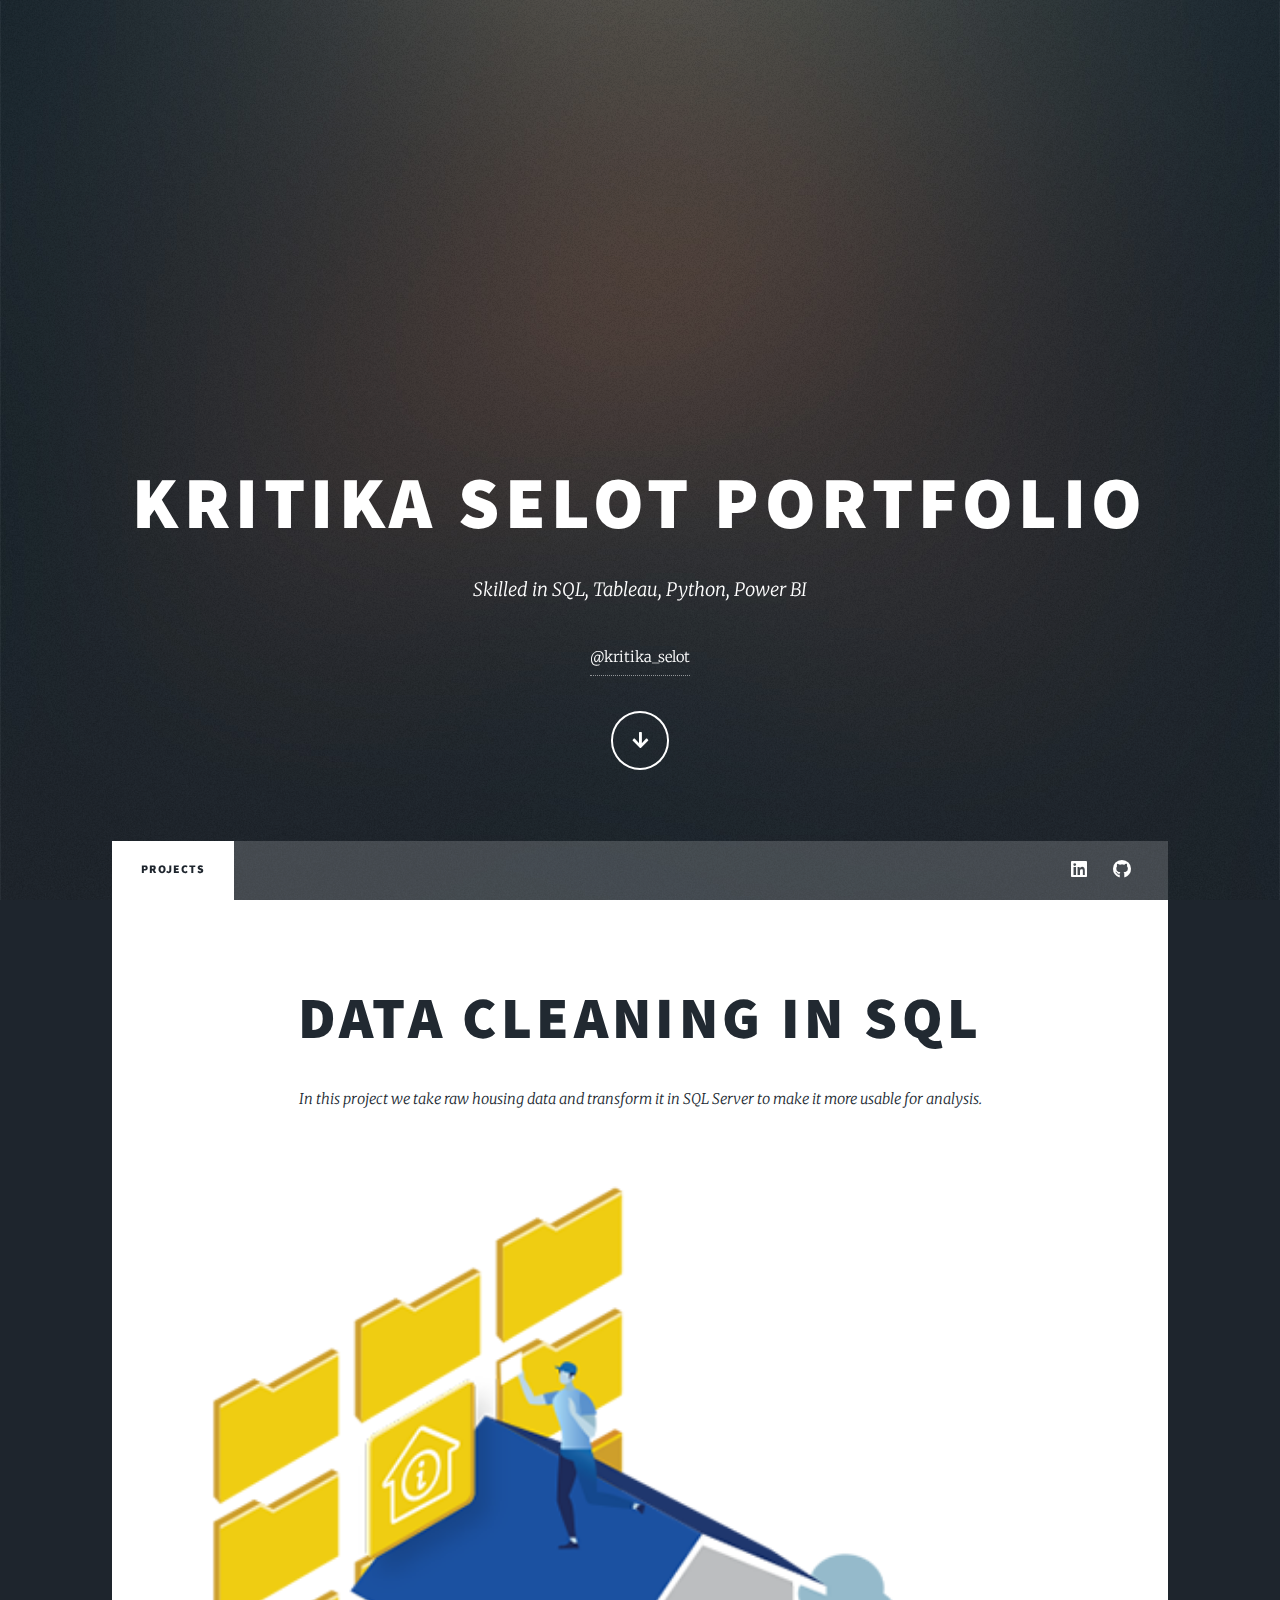
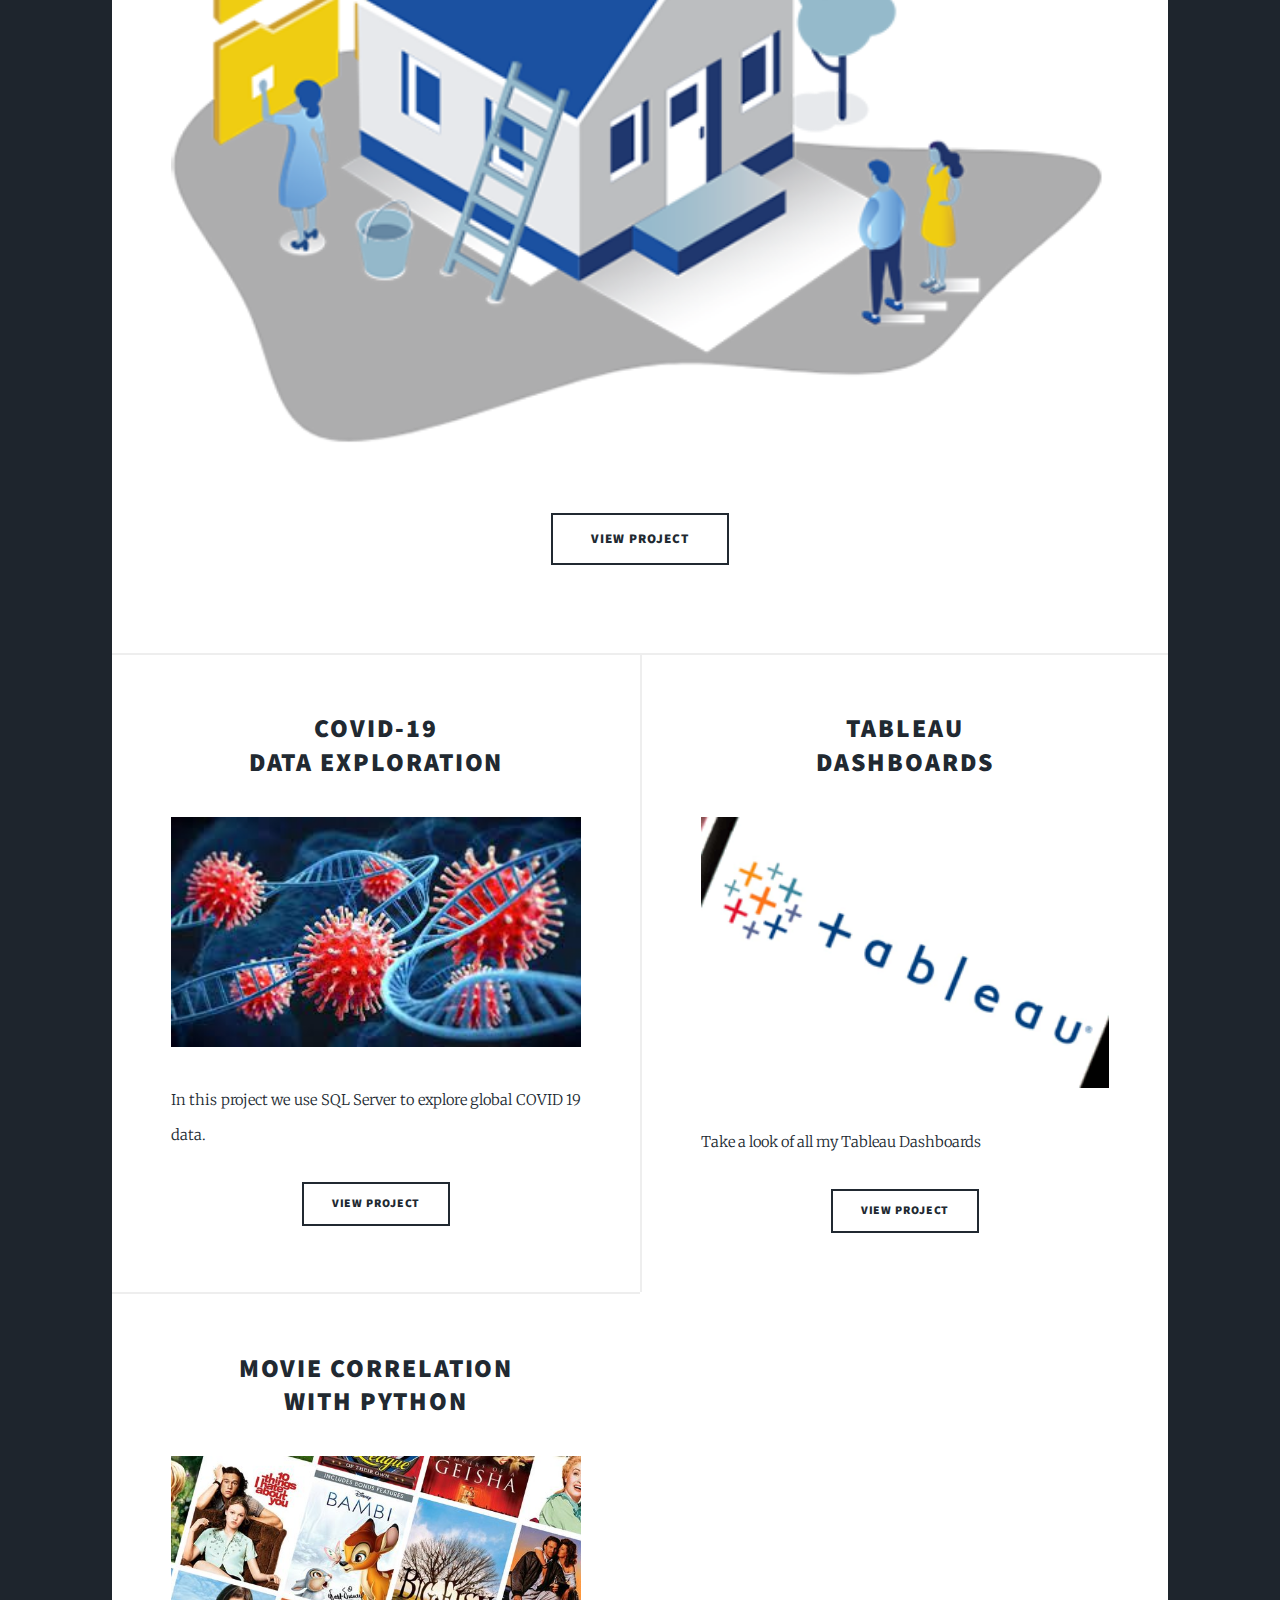
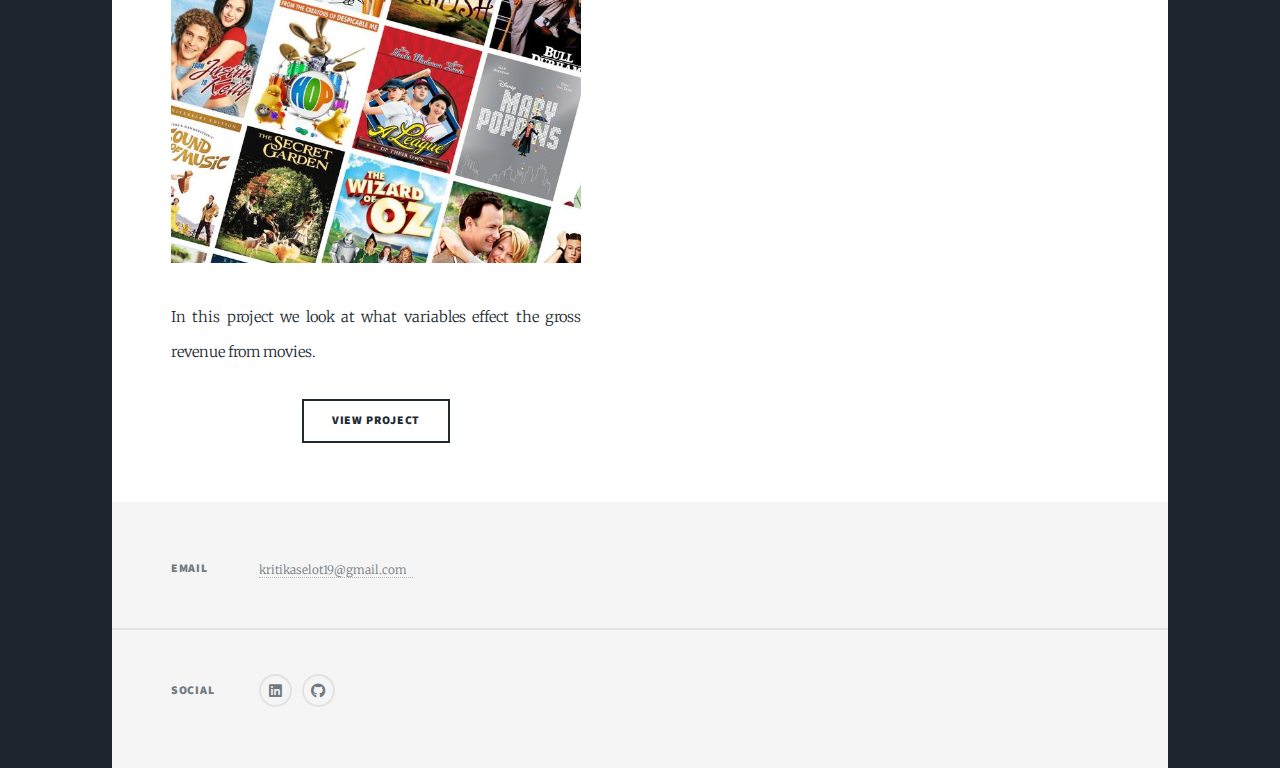
==== commit 6e9c9beb: "Add files via upload" ====
--- a/index.html
+++ b/index.html
@@ -164,7 +164,6 @@
 							<h3>Email</h3>
 							<p><a href="#">kritikaselot19@gmail.com &nbsp;</a></p>
 						</section>
-						<section></section>
 						<section>
 							<h3>Social</h3>
 							<p><ul class="icons alt">
--- a/assets/css/main.css
+++ b/assets/css/main.css
@@ -4211,10 +4211,10 @@
 				display: -webkit-flex;
 				display: -ms-flex;
 				display: flex;
-				-moz-flex-direction: row;
-				-webkit-flex-direction: row;
-				-ms-flex-direction: row;
-				flex-direction: row;
+				-moz-flex-direction: column;
+				-webkit-flex-direction: column;
+				-ms-flex-direction: column;
+				flex-direction: column;
 				padding: 0;
 			}
 
